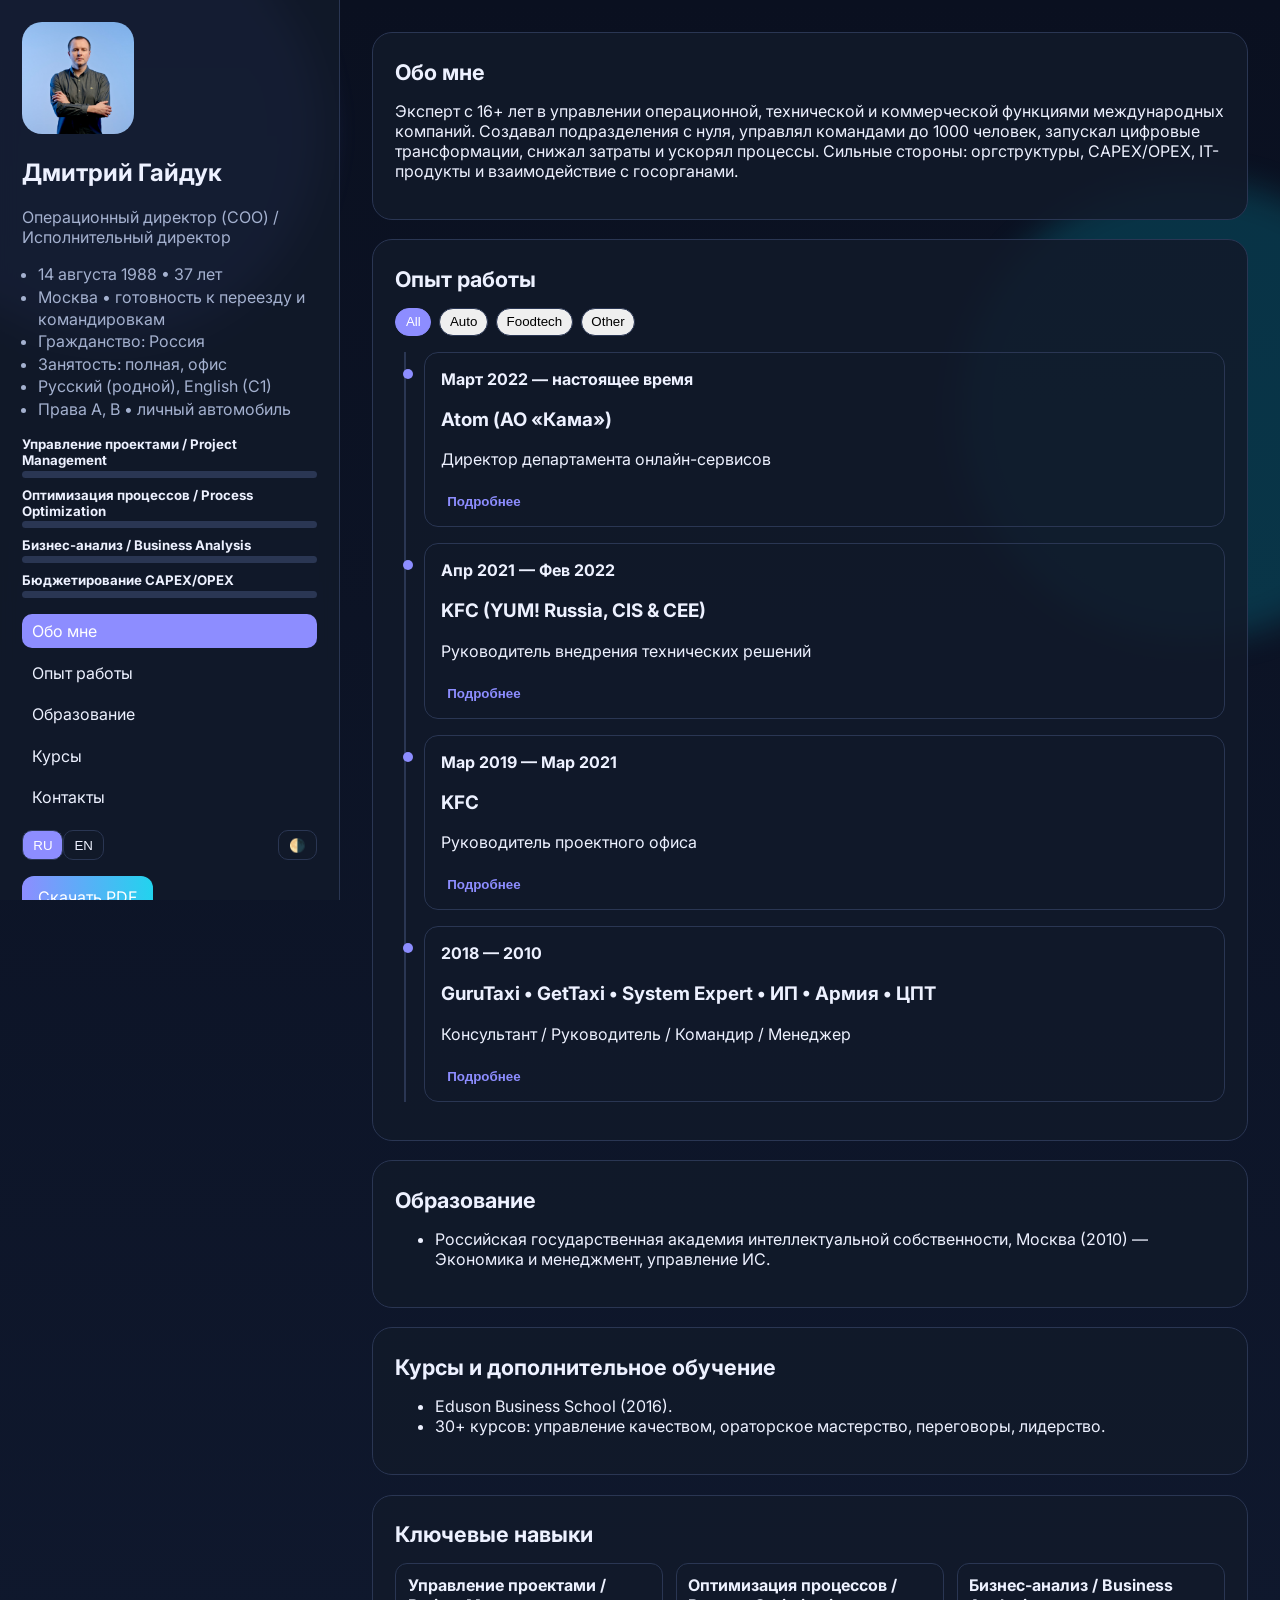
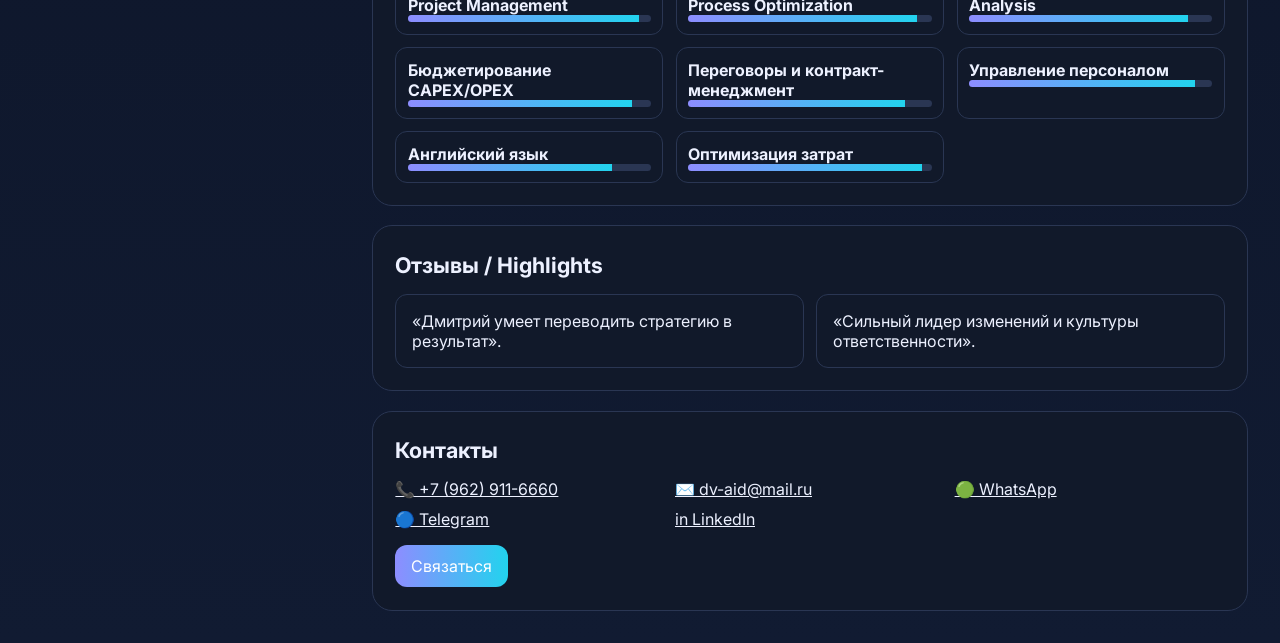
==== index.html @ 812d09bd "Redesign resume into Russian-first premium sidebar layout" ====
<!doctype html>
<html lang="ru" data-theme="light">
<head>
  <meta charset="UTF-8" />
  <meta name="viewport" content="width=device-width, initial-scale=1" />
  <meta name="description" content="Дмитрий Гайдук — COO / исполнительный директор. Операционное управление, цифровая трансформация, масштабирование бизнеса." />
  <meta property="og:title" content="Дмитрий Гайдук — Executive Resume" />
  <meta property="og:description" content="Премиальное интерактивное резюме: опыт, достижения, навыки, контакты." />
  <meta property="og:type" content="website" />
  <meta property="og:image" content="IMG_0033.jpeg" />
  <meta name="twitter:card" content="summary_large_image" />
  <title>Дмитрий Гайдук — COO / Executive Director</title>
  <link rel="preconnect" href="https://fonts.googleapis.com">
  <link rel="preconnect" href="https://fonts.gstatic.com" crossorigin>
  <link href="https://fonts.googleapis.com/css2?family=Inter:wght@400;500;700;800&display=swap" rel="stylesheet">
  <link rel="stylesheet" href="style.css" />
</head>
<body>
  <button class="mobile-topbar" id="menuBtn" aria-label="Открыть меню" aria-expanded="false" aria-controls="sidebar">☰</button>
  <div class="scene"><div class="orb orb-a"></div><div class="orb orb-b"></div></div>

  <aside id="sidebar" class="sidebar" aria-label="Профиль">
    <img src="IMG_0033.jpeg" alt="Portrait of Dmitrii Gaiduk" class="avatar" loading="lazy" />
    <h1 data-i18n="name">Дмитрий Гайдук</h1>
    <p class="role" data-i18n="role">Операционный директор (COO) / Исполнительный директор</p>

    <ul class="facts">
      <li data-i18n="dob">14 августа 1988 • 37 лет</li>
      <li data-i18n="city">Москва • готовность к переезду и командировкам</li>
      <li data-i18n="citizen">Гражданство: Россия</li>
      <li data-i18n="employment">Занятость: полная, офис</li>
      <li data-i18n="langs">Русский (родной), English (C1)</li>
      <li data-i18n="drive">Права A, B • личный автомобиль</li>
    </ul>

    <div class="quick-skills" id="quickSkills"></div>

    <nav aria-label="Навигация">
      <a class="nav-link" href="#about" data-i18n="navAbout">Обо мне</a>
      <a class="nav-link" href="#experience" data-i18n="navExp">Опыт работы</a>
      <a class="nav-link" href="#education" data-i18n="navEdu">Образование</a>
      <a class="nav-link" href="#courses" data-i18n="navCourses">Курсы</a>
      <a class="nav-link" href="#contacts" data-i18n="navContacts">Контакты</a>
    </nav>

    <div class="controls">
      <div role="group" aria-label="Language"><button class="lang active" data-lang="ru">RU</button><button class="lang" data-lang="en">EN</button></div>
      <button id="themeBtn" aria-label="Toggle theme">🌗</button>
    </div>

    <a class="cv-btn" href="resume.pdf" download data-i18n="download">Скачать PDF</a>
  </aside>

  <main>
    <section id="about" class="card reveal"><h2 data-i18n="aboutTitle">Обо мне</h2><p data-i18n="aboutText"></p></section>
    <section id="experience" class="card"><h2 data-i18n="expTitle">Опыт работы</h2><div class="chips" id="filters"></div><div id="timeline" class="timeline"></div></section>
    <section id="education" class="card reveal"><h2 data-i18n="eduTitle">Образование</h2><ul id="educationList"></ul></section>
    <section id="courses" class="card reveal"><h2 data-i18n="coursesTitle">Курсы и дополнительное обучение</h2><ul id="coursesList"></ul></section>
    <section class="card" id="skills"><h2 data-i18n="skillsTitle">Ключевые навыки</h2><div id="skillsGrid" class="skills-grid"></div></section>
    <section class="card reveal" id="testimonials"><h2 data-i18n="testTitle">Отзывы / Highlights</h2><div class="testimonials" id="testimonialsGrid"></div></section>
    <section id="contacts" class="card reveal"><h2 data-i18n="contactsTitle">Контакты</h2><div class="contacts"><a href="tel:+79629116660">📞 +7 (962) 911-6660</a><a href="mailto:dv-aid@mail.ru">✉️ dv-aid@mail.ru</a><a href="https://wa.me/79629116660" target="_blank" rel="noopener">🟢 WhatsApp</a><a href="https://t.me/" target="_blank" rel="noopener">🔵 Telegram</a><a href="#" aria-disabled="true">in LinkedIn</a></div><a class="cta" href="mailto:dv-aid@mail.ru" data-i18n="contactBtn">Связаться</a></section>
  </main>

  <script type="module" src="script.js"></script>
</body>
</html>
---- style.css ----
:root{--bg:#f3f5fb;--bg2:#e8ecff;--surface:#ffffffdd;--text:#121826;--muted:#5a6477;--accent:#5b5cf0;--accent2:#00bcd4;--line:#dde4f4}
html[data-theme='dark']{--bg:#0a1020;--bg2:#111b32;--surface:#121a2add;--text:#edf1ff;--muted:#a4b1cf;--accent:#8d8dff;--accent2:#22d3ee;--line:#2a3653}
*{box-sizing:border-box}body{margin:0;font-family:Inter,sans-serif;background:linear-gradient(180deg,var(--bg),var(--bg2));color:var(--text);display:grid;grid-template-columns:340px 1fr;min-height:100vh}
.scene{position:fixed;inset:0;pointer-events:none;z-index:-1}.orb{position:absolute;border-radius:50%;filter:blur(16px)}.orb-a{width:420px;height:420px;left:-100px;top:-80px;background:#6d7dff55}.orb-b{width:460px;height:460px;right:-140px;top:20%;background:#00bcd433}
.sidebar{position:sticky;top:0;height:100vh;padding:1.4rem;border-right:1px solid var(--line);backdrop-filter:blur(8px);background:var(--surface);overflow:auto}.avatar{width:112px;height:112px;border-radius:20px;object-fit:cover}.role,.facts{color:var(--muted)}.facts{padding-left:1rem;line-height:1.4}
.quick-skills{display:grid;gap:.55rem;margin:1rem 0}.q-skill{font-size:.83rem}.q-skill b{display:block;margin-bottom:.18rem}.meter{height:7px;background:var(--line);border-radius:999px;overflow:hidden}.meter i{display:block;height:100%;width:0;background:linear-gradient(90deg,var(--accent),var(--accent2));transition:1s}
nav{display:grid;gap:.45rem}.nav-link{padding:.45rem .6rem;border-radius:10px;text-decoration:none;color:var(--text);transition:.2s}.nav-link:hover,.nav-link.active{background:var(--accent);color:#fff}
.controls{display:flex;justify-content:space-between;margin:1rem 0}.lang,#themeBtn,.mobile-topbar{border:1px solid var(--line);background:var(--surface);color:var(--text);padding:.38rem .62rem;border-radius:10px;cursor:pointer}.lang.active{background:var(--accent);color:#fff}
.cv-btn,.cta{display:inline-block;text-decoration:none;color:#fff;background:linear-gradient(90deg,var(--accent),var(--accent2));padding:.7rem 1rem;border-radius:12px;transition:.25s}.cv-btn:hover,.cta:hover{transform:translateY(-2px) scale(1.02)}
main{padding:2rem;display:grid;gap:1.2rem}.card{background:var(--surface);border:1px solid var(--line);border-radius:20px;padding:1.4rem}.card h2{margin:.2rem 0 1rem;font-size:1.35rem}
.timeline{position:relative;padding-left:1.8rem}.timeline:before{content:'';position:absolute;left:9px;top:0;bottom:0;width:2px;background:var(--line)}.item{position:relative;margin-bottom:1rem;padding:1rem;border:1px solid var(--line);border-radius:14px;opacity:0;transform:translateY(18px);transition:.55s}.item::before{content:'';position:absolute;left:-1.4rem;top:1rem;width:10px;height:10px;border-radius:50%;background:var(--accent)}.item.show{opacity:1;transform:none}.item:hover{border-color:var(--accent);transform:translateY(-2px)}
.item .more{max-height:0;overflow:hidden;transition:max-height .35s}.item.open .more{max-height:220px}.item button{margin-top:.5rem;background:none;border:0;color:var(--accent);cursor:pointer;font-weight:700}
.chips{display:flex;gap:.5rem;flex-wrap:wrap;margin-bottom:1rem}.chip{padding:.35rem .6rem;border:1px solid var(--line);border-radius:999px;cursor:pointer}.chip.active{background:var(--accent);color:#fff;border-color:var(--accent)}
.skills-grid{display:grid;grid-template-columns:repeat(auto-fit,minmax(240px,1fr));gap:.8rem}.skill-box{padding:.7rem;border:1px solid var(--line);border-radius:12px}
.contacts{display:grid;grid-template-columns:repeat(auto-fit,minmax(210px,1fr));gap:.6rem;margin-bottom:1rem}.contacts a{color:var(--text)}
.testimonials{display:grid;grid-template-columns:repeat(auto-fit,minmax(220px,1fr));gap:.8rem}.testimonials blockquote{margin:0;padding:1rem;border-radius:12px;border:1px solid var(--line)}
.reveal{opacity:0;transform:translateY(24px);transition:.5s}.reveal.show{opacity:1;transform:none}
.mobile-topbar{display:none;position:fixed;left:1rem;top:1rem;z-index:20}
@media (max-width:980px){body{grid-template-columns:1fr}.mobile-topbar{display:block}.sidebar{position:fixed;left:-105%;z-index:19;width:300px;transition:.3s}.sidebar.open{left:0}main{padding:4.5rem 1rem 1rem}}
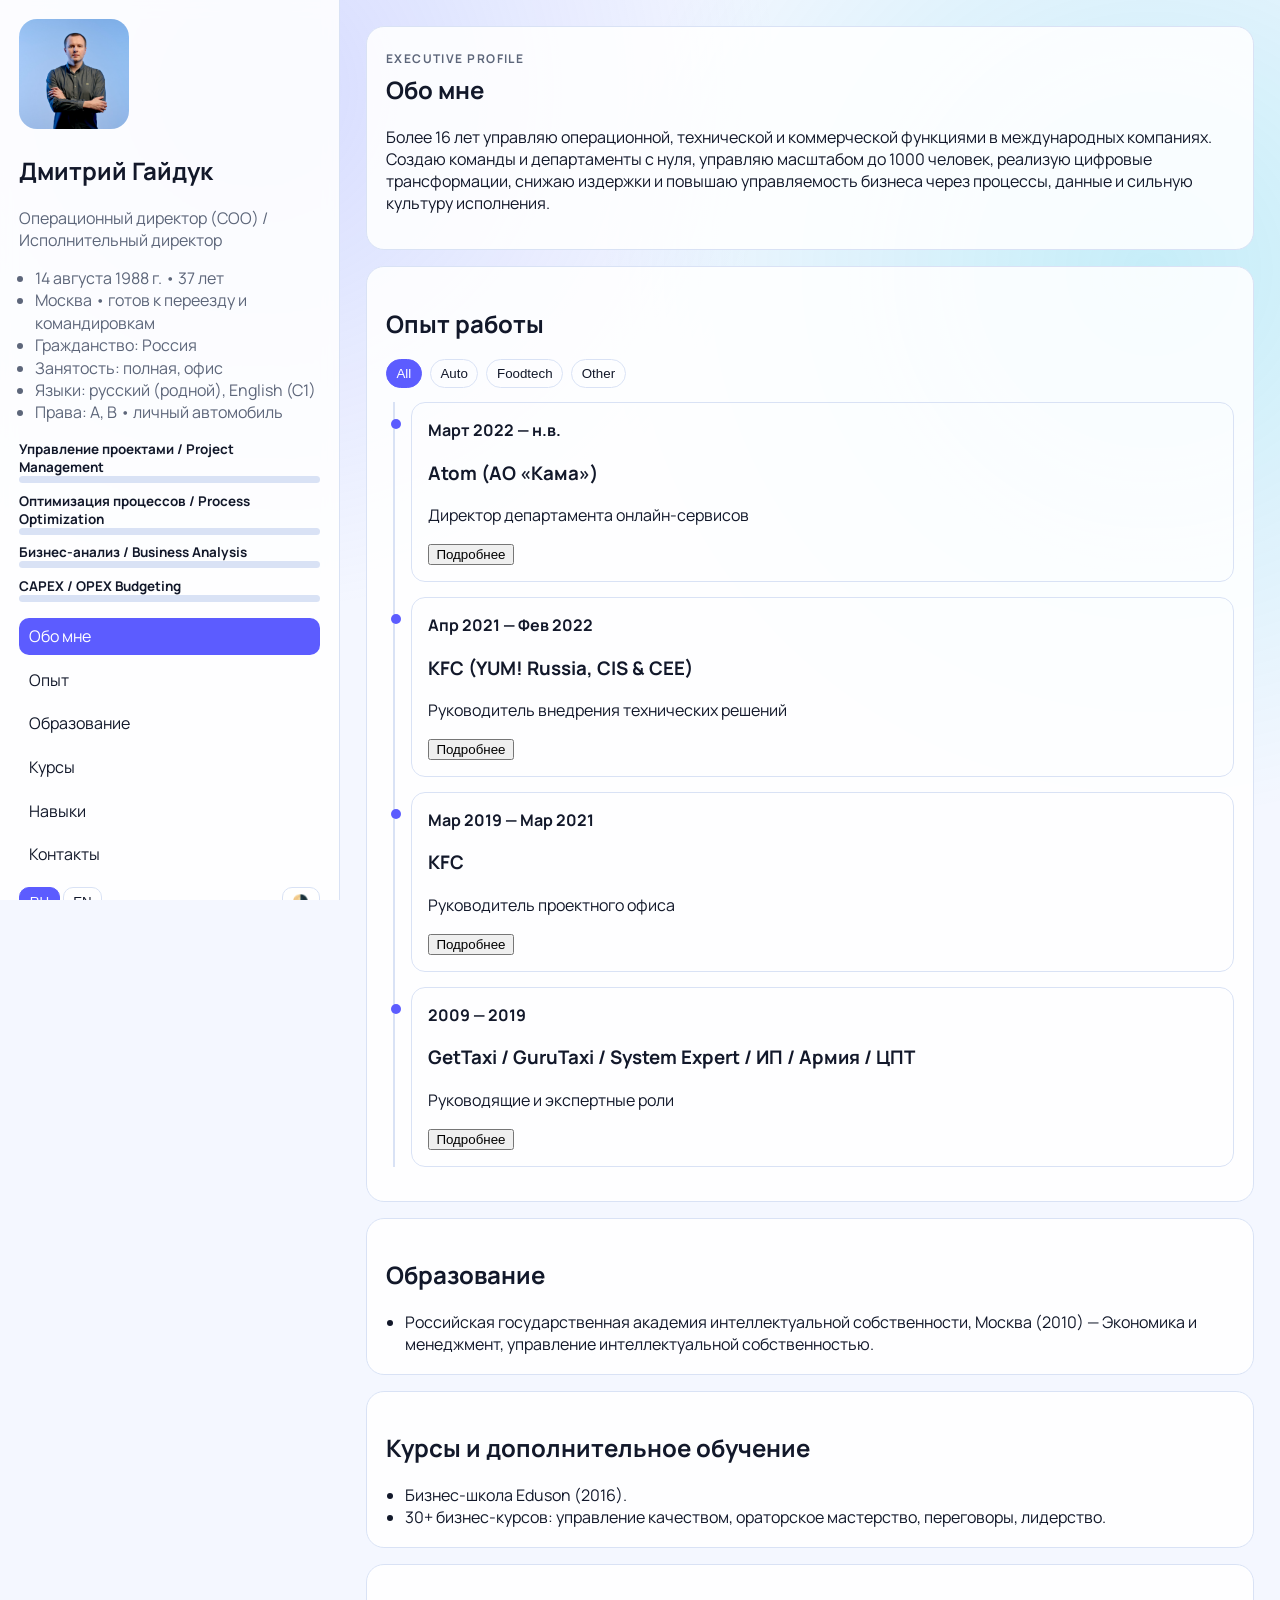
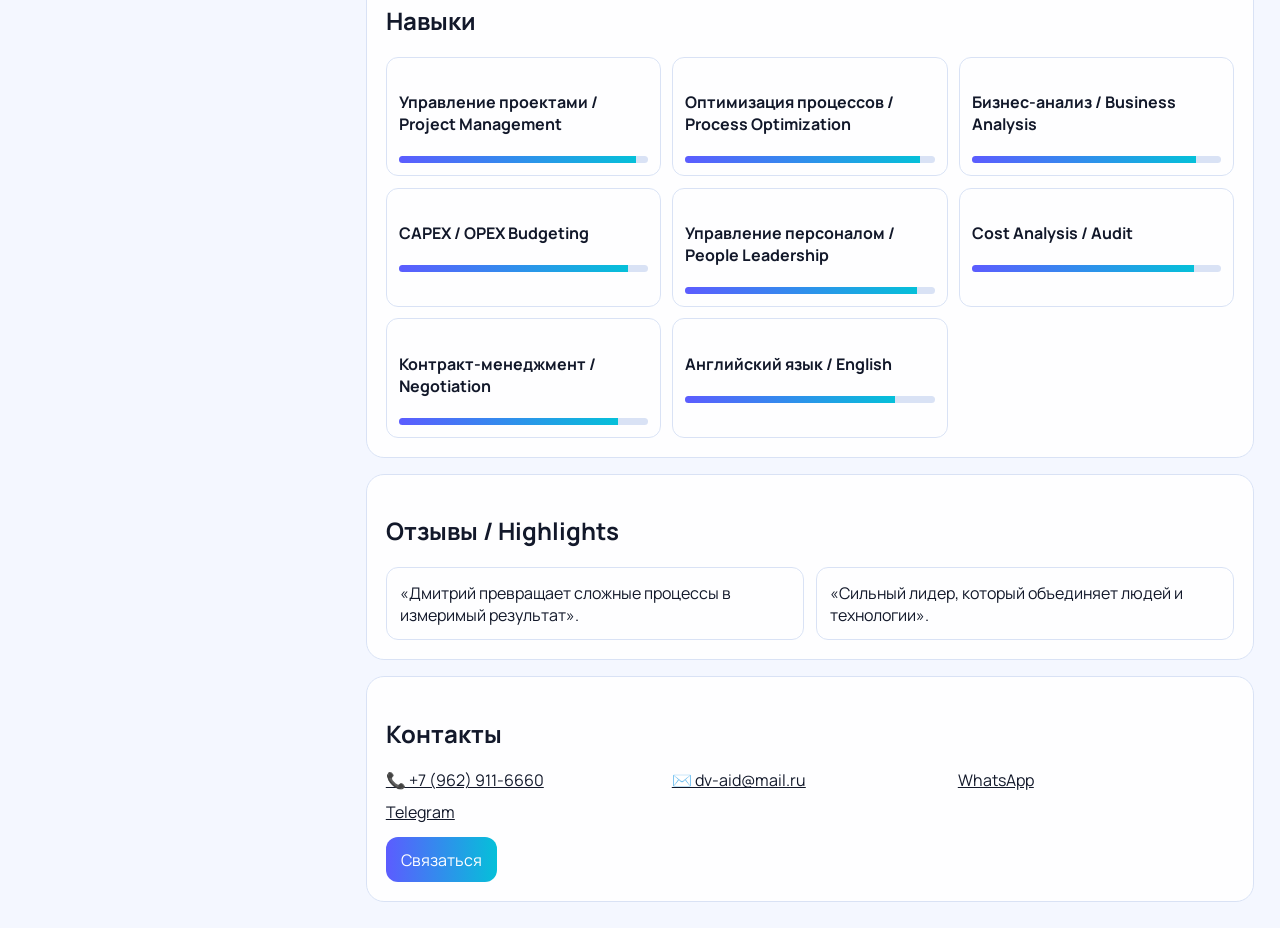
==== commit 1c34bfb6: "Rewrite resume site from scratch with new premium responsive architecture" ====
--- a/index.html
+++ b/index.html
@@ -1,65 +1,113 @@
-<!doctype html>
+<!DOCTYPE html>
 <html lang="ru" data-theme="light">
 <head>
   <meta charset="UTF-8" />
-  <meta name="viewport" content="width=device-width, initial-scale=1" />
-  <meta name="description" content="Дмитрий Гайдук — COO / исполнительный директор. Операционное управление, цифровая трансформация, масштабирование бизнеса." />
+  <meta name="viewport" content="width=device-width, initial-scale=1.0" />
+  <meta name="description" content="Дмитрий Гайдук — COO / Исполнительный директор. 16+ лет в операционном управлении, цифровой трансформации и масштабировании команд." />
   <meta property="og:title" content="Дмитрий Гайдук — Executive Resume" />
-  <meta property="og:description" content="Премиальное интерактивное резюме: опыт, достижения, навыки, контакты." />
+  <meta property="og:description" content="Интерактивное премиальное резюме: опыт, навыки, образование, контакты." />
   <meta property="og:type" content="website" />
   <meta property="og:image" content="IMG_0033.jpeg" />
   <meta name="twitter:card" content="summary_large_image" />
+  <meta name="twitter:title" content="Dmitrii Gaiduk — COO / Executive Director" />
+  <meta name="twitter:description" content="Operations, digital transformation, cross-functional leadership." />
   <title>Дмитрий Гайдук — COO / Executive Director</title>
-  <link rel="preconnect" href="https://fonts.googleapis.com">
-  <link rel="preconnect" href="https://fonts.gstatic.com" crossorigin>
-  <link href="https://fonts.googleapis.com/css2?family=Inter:wght@400;500;700;800&display=swap" rel="stylesheet">
+
+  <link rel="preconnect" href="https://fonts.googleapis.com" />
+  <link rel="preconnect" href="https://fonts.gstatic.com" crossorigin />
+  <link href="https://fonts.googleapis.com/css2?family=Manrope:wght@400;500;700;800&display=swap" rel="stylesheet" />
   <link rel="stylesheet" href="style.css" />
 </head>
 <body>
-  <button class="mobile-topbar" id="menuBtn" aria-label="Открыть меню" aria-expanded="false" aria-controls="sidebar">☰</button>
-  <div class="scene"><div class="orb orb-a"></div><div class="orb orb-b"></div></div>
+  <div class="bg-layer bg-1" aria-hidden="true"></div>
+  <div class="bg-layer bg-2" aria-hidden="true"></div>
 
-  <aside id="sidebar" class="sidebar" aria-label="Профиль">
-    <img src="IMG_0033.jpeg" alt="Portrait of Dmitrii Gaiduk" class="avatar" loading="lazy" />
-    <h1 data-i18n="name">Дмитрий Гайдук</h1>
-    <p class="role" data-i18n="role">Операционный директор (COO) / Исполнительный директор</p>
+  <button class="mobile-menu-btn" id="mobileMenuBtn" aria-label="Открыть меню" aria-expanded="false" aria-controls="sidebar">☰</button>
 
-    <ul class="facts">
-      <li data-i18n="dob">14 августа 1988 • 37 лет</li>
-      <li data-i18n="city">Москва • готовность к переезду и командировкам</li>
-      <li data-i18n="citizen">Гражданство: Россия</li>
-      <li data-i18n="employment">Занятость: полная, офис</li>
-      <li data-i18n="langs">Русский (родной), English (C1)</li>
-      <li data-i18n="drive">Права A, B • личный автомобиль</li>
-    </ul>
+  <div class="layout">
+    <aside class="sidebar" id="sidebar" aria-label="Профиль и навигация">
+      <div class="sidebar-top">
+        <img src="IMG_0033.jpeg" alt="Portrait of Dmitrii Gaiduk" class="avatar" loading="lazy" />
+        <h1 data-i18n="fullName">Дмитрий Гайдук</h1>
+        <p class="position" data-i18n="position">Операционный директор (COO) / Исполнительный директор</p>
+      </div>
 
-    <div class="quick-skills" id="quickSkills"></div>
+      <ul class="meta-list">
+        <li data-i18n="birth">14 августа 1988 г. • 37 лет</li>
+        <li data-i18n="location">Москва • готов к переезду и командировкам</li>
+        <li data-i18n="citizenship">Гражданство: Россия</li>
+        <li data-i18n="employment">Занятость: полная, офис</li>
+        <li data-i18n="languages">Языки: русский (родной), English (C1)</li>
+        <li data-i18n="driving">Права: A, B • личный автомобиль</li>
+      </ul>
 
-    <nav aria-label="Навигация">
-      <a class="nav-link" href="#about" data-i18n="navAbout">Обо мне</a>
-      <a class="nav-link" href="#experience" data-i18n="navExp">Опыт работы</a>
-      <a class="nav-link" href="#education" data-i18n="navEdu">Образование</a>
-      <a class="nav-link" href="#courses" data-i18n="navCourses">Курсы</a>
-      <a class="nav-link" href="#contacts" data-i18n="navContacts">Контакты</a>
-    </nav>
+      <div class="sidebar-skills" id="sidebarSkills" aria-label="Ключевые компетенции"></div>
 
-    <div class="controls">
-      <div role="group" aria-label="Language"><button class="lang active" data-lang="ru">RU</button><button class="lang" data-lang="en">EN</button></div>
-      <button id="themeBtn" aria-label="Toggle theme">🌗</button>
-    </div>
+      <nav class="side-nav" aria-label="Разделы">
+        <a class="nav-link" href="#about" data-i18n="navAbout">Обо мне</a>
+        <a class="nav-link" href="#experience" data-i18n="navExperience">Опыт</a>
+        <a class="nav-link" href="#education" data-i18n="navEducation">Образование</a>
+        <a class="nav-link" href="#courses" data-i18n="navCourses">Курсы</a>
+        <a class="nav-link" href="#skills" data-i18n="navSkills">Навыки</a>
+        <a class="nav-link" href="#contacts" data-i18n="navContacts">Контакты</a>
+      </nav>
 
-    <a class="cv-btn" href="resume.pdf" download data-i18n="download">Скачать PDF</a>
-  </aside>
+      <div class="controls" role="group" aria-label="Переключатели">
+        <div class="lang-switch" role="group" aria-label="Language switcher">
+          <button class="lang-btn active" data-lang="ru" aria-pressed="true">RU</button>
+          <button class="lang-btn" data-lang="en" aria-pressed="false">EN</button>
+        </div>
+        <button id="themeToggle" class="theme-btn" aria-label="Переключить тему">🌗</button>
+      </div>
 
-  <main>
-    <section id="about" class="card reveal"><h2 data-i18n="aboutTitle">Обо мне</h2><p data-i18n="aboutText"></p></section>
-    <section id="experience" class="card"><h2 data-i18n="expTitle">Опыт работы</h2><div class="chips" id="filters"></div><div id="timeline" class="timeline"></div></section>
-    <section id="education" class="card reveal"><h2 data-i18n="eduTitle">Образование</h2><ul id="educationList"></ul></section>
-    <section id="courses" class="card reveal"><h2 data-i18n="coursesTitle">Курсы и дополнительное обучение</h2><ul id="coursesList"></ul></section>
-    <section class="card" id="skills"><h2 data-i18n="skillsTitle">Ключевые навыки</h2><div id="skillsGrid" class="skills-grid"></div></section>
-    <section class="card reveal" id="testimonials"><h2 data-i18n="testTitle">Отзывы / Highlights</h2><div class="testimonials" id="testimonialsGrid"></div></section>
-    <section id="contacts" class="card reveal"><h2 data-i18n="contactsTitle">Контакты</h2><div class="contacts"><a href="tel:+79629116660">📞 +7 (962) 911-6660</a><a href="mailto:dv-aid@mail.ru">✉️ dv-aid@mail.ru</a><a href="https://wa.me/79629116660" target="_blank" rel="noopener">🟢 WhatsApp</a><a href="https://t.me/" target="_blank" rel="noopener">🔵 Telegram</a><a href="#" aria-disabled="true">in LinkedIn</a></div><a class="cta" href="mailto:dv-aid@mail.ru" data-i18n="contactBtn">Связаться</a></section>
-  </main>
+      <a class="btn btn-primary" href="resume.pdf" download data-i18n="downloadCv">Скачать PDF</a>
+    </aside>
+
+    <main class="content" id="content">
+      <section class="section hero reveal" id="about">
+        <span class="eyebrow">Executive Profile</span>
+        <h2 data-i18n="aboutTitle">Обо мне</h2>
+        <p data-i18n="aboutText"></p>
+      </section>
+
+      <section class="section reveal" id="experience">
+        <h2 data-i18n="experienceTitle">Опыт работы</h2>
+        <div class="filter-row" id="timelineFilters" aria-label="Фильтры опыта"></div>
+        <div class="timeline" id="timeline" aria-live="polite"></div>
+      </section>
+
+      <section class="section reveal" id="education">
+        <h2 data-i18n="educationTitle">Образование</h2>
+        <ul id="educationList" class="plain-list"></ul>
+      </section>
+
+      <section class="section reveal" id="courses">
+        <h2 data-i18n="coursesTitle">Курсы и дополнительное обучение</h2>
+        <ul id="coursesList" class="plain-list"></ul>
+      </section>
+
+      <section class="section reveal" id="skills">
+        <h2 data-i18n="skillsTitle">Навыки</h2>
+        <div id="skillsGrid" class="skills-grid"></div>
+      </section>
+
+      <section class="section reveal" id="testimonials">
+        <h2 data-i18n="testimonialsTitle">Отзывы / Highlights</h2>
+        <div id="testimonialsGrid" class="testimonials-grid"></div>
+      </section>
+
+      <section class="section reveal" id="contacts">
+        <h2 data-i18n="contactsTitle">Контакты</h2>
+        <div class="contacts-grid">
+          <a href="tel:+79629116660">📞 +7 (962) 911‑6660</a>
+          <a href="mailto:dv-aid@mail.ru">✉️ dv-aid@mail.ru</a>
+          <a href="https://wa.me/79629116660" target="_blank" rel="noopener">WhatsApp</a>
+          <a href="https://t.me/" target="_blank" rel="noopener">Telegram</a>
+        </div>
+        <a href="mailto:dv-aid@mail.ru" class="btn btn-primary" data-i18n="contactBtn">Связаться</a>
+      </section>
+    </main>
+  </div>
 
   <script type="module" src="script.js"></script>
 </body>
--- a/style.css
+++ b/style.css
@@ -1,19 +1,146 @@
-:root{--bg:#f3f5fb;--bg2:#e8ecff;--surface:#ffffffdd;--text:#121826;--muted:#5a6477;--accent:#5b5cf0;--accent2:#00bcd4;--line:#dde4f4}
-html[data-theme='dark']{--bg:#0a1020;--bg2:#111b32;--surface:#121a2add;--text:#edf1ff;--muted:#a4b1cf;--accent:#8d8dff;--accent2:#22d3ee;--line:#2a3653}
-*{box-sizing:border-box}body{margin:0;font-family:Inter,sans-serif;background:linear-gradient(180deg,var(--bg),var(--bg2));color:var(--text);display:grid;grid-template-columns:340px 1fr;min-height:100vh}
-.scene{position:fixed;inset:0;pointer-events:none;z-index:-1}.orb{position:absolute;border-radius:50%;filter:blur(16px)}.orb-a{width:420px;height:420px;left:-100px;top:-80px;background:#6d7dff55}.orb-b{width:460px;height:460px;right:-140px;top:20%;background:#00bcd433}
-.sidebar{position:sticky;top:0;height:100vh;padding:1.4rem;border-right:1px solid var(--line);backdrop-filter:blur(8px);background:var(--surface);overflow:auto}.avatar{width:112px;height:112px;border-radius:20px;object-fit:cover}.role,.facts{color:var(--muted)}.facts{padding-left:1rem;line-height:1.4}
-.quick-skills{display:grid;gap:.55rem;margin:1rem 0}.q-skill{font-size:.83rem}.q-skill b{display:block;margin-bottom:.18rem}.meter{height:7px;background:var(--line);border-radius:999px;overflow:hidden}.meter i{display:block;height:100%;width:0;background:linear-gradient(90deg,var(--accent),var(--accent2));transition:1s}
-nav{display:grid;gap:.45rem}.nav-link{padding:.45rem .6rem;border-radius:10px;text-decoration:none;color:var(--text);transition:.2s}.nav-link:hover,.nav-link.active{background:var(--accent);color:#fff}
-.controls{display:flex;justify-content:space-between;margin:1rem 0}.lang,#themeBtn,.mobile-topbar{border:1px solid var(--line);background:var(--surface);color:var(--text);padding:.38rem .62rem;border-radius:10px;cursor:pointer}.lang.active{background:var(--accent);color:#fff}
-.cv-btn,.cta{display:inline-block;text-decoration:none;color:#fff;background:linear-gradient(90deg,var(--accent),var(--accent2));padding:.7rem 1rem;border-radius:12px;transition:.25s}.cv-btn:hover,.cta:hover{transform:translateY(-2px) scale(1.02)}
-main{padding:2rem;display:grid;gap:1.2rem}.card{background:var(--surface);border:1px solid var(--line);border-radius:20px;padding:1.4rem}.card h2{margin:.2rem 0 1rem;font-size:1.35rem}
-.timeline{position:relative;padding-left:1.8rem}.timeline:before{content:'';position:absolute;left:9px;top:0;bottom:0;width:2px;background:var(--line)}.item{position:relative;margin-bottom:1rem;padding:1rem;border:1px solid var(--line);border-radius:14px;opacity:0;transform:translateY(18px);transition:.55s}.item::before{content:'';position:absolute;left:-1.4rem;top:1rem;width:10px;height:10px;border-radius:50%;background:var(--accent)}.item.show{opacity:1;transform:none}.item:hover{border-color:var(--accent);transform:translateY(-2px)}
-.item .more{max-height:0;overflow:hidden;transition:max-height .35s}.item.open .more{max-height:220px}.item button{margin-top:.5rem;background:none;border:0;color:var(--accent);cursor:pointer;font-weight:700}
-.chips{display:flex;gap:.5rem;flex-wrap:wrap;margin-bottom:1rem}.chip{padding:.35rem .6rem;border:1px solid var(--line);border-radius:999px;cursor:pointer}.chip.active{background:var(--accent);color:#fff;border-color:var(--accent)}
-.skills-grid{display:grid;grid-template-columns:repeat(auto-fit,minmax(240px,1fr));gap:.8rem}.skill-box{padding:.7rem;border:1px solid var(--line);border-radius:12px}
-.contacts{display:grid;grid-template-columns:repeat(auto-fit,minmax(210px,1fr));gap:.6rem;margin-bottom:1rem}.contacts a{color:var(--text)}
-.testimonials{display:grid;grid-template-columns:repeat(auto-fit,minmax(220px,1fr));gap:.8rem}.testimonials blockquote{margin:0;padding:1rem;border-radius:12px;border:1px solid var(--line)}
-.reveal{opacity:0;transform:translateY(24px);transition:.5s}.reveal.show{opacity:1;transform:none}
-.mobile-topbar{display:none;position:fixed;left:1rem;top:1rem;z-index:20}
-@media (max-width:980px){body{grid-template-columns:1fr}.mobile-topbar{display:block}.sidebar{position:fixed;left:-105%;z-index:19;width:300px;transition:.3s}.sidebar.open{left:0}main{padding:4.5rem 1rem 1rem}}
+:root {
+  --bg: #f4f7ff;
+  --surface: #ffffffdd;
+  --text: #12182a;
+  --muted: #5d667a;
+  --line: #d9e2f5;
+  --accent: #5c5cff;
+  --accent-2: #05c0d9;
+}
+
+html[data-theme='dark'] {
+  --bg: #0b1223;
+  --surface: #121b2edd;
+  --text: #ecf1ff;
+  --muted: #a8b3cd;
+  --line: #2b3856;
+  --accent: #8a8aff;
+  --accent-2: #22d3ee;
+}
+
+* { box-sizing: border-box; }
+html { scroll-behavior: smooth; }
+body {
+  margin: 0;
+  font-family: Manrope, sans-serif;
+  color: var(--text);
+  background: var(--bg);
+}
+
+.bg-layer { position: fixed; inset: 0; pointer-events: none; z-index: -1; }
+.bg-1 { background: radial-gradient(circle at 20% 10%, #7d8cff40, transparent 40%); }
+.bg-2 { background: radial-gradient(circle at 90% 30%, #00c6dc30, transparent 42%); }
+
+.layout { display: grid; grid-template-columns: 340px 1fr; min-height: 100vh; }
+.sidebar {
+  position: sticky; top: 0; height: 100vh; overflow-y: auto;
+  padding: 1.2rem;
+  background: var(--surface);
+  border-right: 1px solid var(--line);
+  backdrop-filter: blur(8px);
+}
+.avatar { width: 110px; height: 110px; border-radius: 18px; object-fit: cover; }
+.position, .meta-list { color: var(--muted); }
+.meta-list { padding-left: 1rem; line-height: 1.4; }
+
+.sidebar-skills { margin: 1rem 0; display: grid; gap: .55rem; }
+.skill-inline { font-size: .84rem; }
+.meter { height: 7px; background: var(--line); border-radius: 999px; overflow: hidden; }
+.meter > i { display: block; height: 100%; width: 0; background: linear-gradient(90deg, var(--accent), var(--accent-2)); transition: width 1s ease; }
+
+.side-nav { display: grid; gap: .45rem; margin-bottom: .9rem; }
+.nav-link {
+  text-decoration: none; color: var(--text);
+  padding: .45rem .6rem; border-radius: 10px;
+  transition: .2s;
+}
+.nav-link:hover, .nav-link.active { background: var(--accent); color: #fff; }
+
+.controls { display: flex; justify-content: space-between; gap: .5rem; margin-bottom: .9rem; }
+.lang-btn, .theme-btn, .mobile-menu-btn {
+  border: 1px solid var(--line); background: var(--surface); color: var(--text);
+  border-radius: 10px; padding: .4rem .6rem; cursor: pointer;
+}
+.lang-btn.active { background: var(--accent); color: #fff; border-color: var(--accent); }
+
+.btn {
+  display: inline-block; text-decoration: none;
+  border-radius: 12px; padding: .7rem .95rem;
+  transition: .2s transform;
+}
+.btn-primary { background: linear-gradient(90deg, var(--accent), var(--accent-2)); color: #fff; }
+.btn:hover { transform: translateY(-2px) scale(1.01); }
+
+.content { padding: 1.6rem; display: grid; gap: 1rem; }
+.section {
+  background: var(--surface);
+  border: 1px solid var(--line);
+  border-radius: 18px;
+  padding: 1.2rem;
+}
+.hero h2 { margin-top: .35rem; }
+.eyebrow { text-transform: uppercase; letter-spacing: .12em; color: var(--muted); font-weight: 700; font-size: .75rem; }
+
+.filter-row { display: flex; flex-wrap: wrap; gap: .5rem; margin-bottom: .9rem; }
+.filter-chip { border: 1px solid var(--line); border-radius: 999px; padding: .35rem .6rem; background: transparent; color: var(--text); cursor: pointer; }
+.filter-chip.active { background: var(--accent); color: #fff; border-color: var(--accent); }
+
+.timeline { position: relative; padding-left: 1.6rem; }
+.timeline::before { content: ''; position: absolute; left: 7px; top: 0; bottom: 0; width: 2px; background: var(--line); }
+.timeline-item {
+  position: relative;
+  margin-bottom: .9rem;
+  border: 1px solid var(--line);
+  border-radius: 14px;
+  padding: 1rem;
+  opacity: 0;
+  transform: translateY(16px);
+  transition: .45s;
+}
+.timeline-item.show { opacity: 1; transform: none; }
+.timeline-item::before {
+  content: '';
+  position: absolute;
+  left: -1.35rem;
+  top: 1rem;
+  width: 10px;
+  height: 10px;
+  border-radius: 50%;
+  background: var(--accent);
+}
+.timeline-item:hover { border-color: var(--accent); transform: translateY(-2px); }
+.timeline-item .more { max-height: 0; overflow: hidden; transition: max-height .3s ease; }
+.timeline-item.open .more { max-height: 220px; }
+
+.plain-list { margin: 0; padding-left: 1.2rem; }
+.skills-grid { display: grid; grid-template-columns: repeat(auto-fit,minmax(220px,1fr)); gap: .7rem; }
+.skill-card { border: 1px solid var(--line); border-radius: 12px; padding: .75rem; }
+.testimonials-grid { display: grid; grid-template-columns: repeat(auto-fit,minmax(220px,1fr)); gap: .7rem; }
+.testimonials-grid blockquote { margin: 0; border: 1px solid var(--line); border-radius: 12px; padding: .85rem; }
+.contacts-grid { display: grid; grid-template-columns: repeat(auto-fit,minmax(210px,1fr)); gap: .6rem; margin-bottom: .9rem; }
+.contacts-grid a { color: var(--text); }
+
+.reveal { opacity: 0; transform: translateY(24px); transition: .5s; }
+.reveal.show { opacity: 1; transform: none; }
+
+.mobile-menu-btn {
+  display: none;
+  position: fixed;
+  left: 1rem;
+  top: 1rem;
+  z-index: 30;
+}
+
+@media (max-width: 980px) {
+  .layout { grid-template-columns: 1fr; }
+  .mobile-menu-btn { display: block; }
+  .sidebar {
+    position: fixed;
+    z-index: 25;
+    left: -105%;
+    width: 300px;
+    transition: left .3s;
+  }
+  .sidebar.open { left: 0; }
+  .content { padding-top: 4.2rem; }
+}
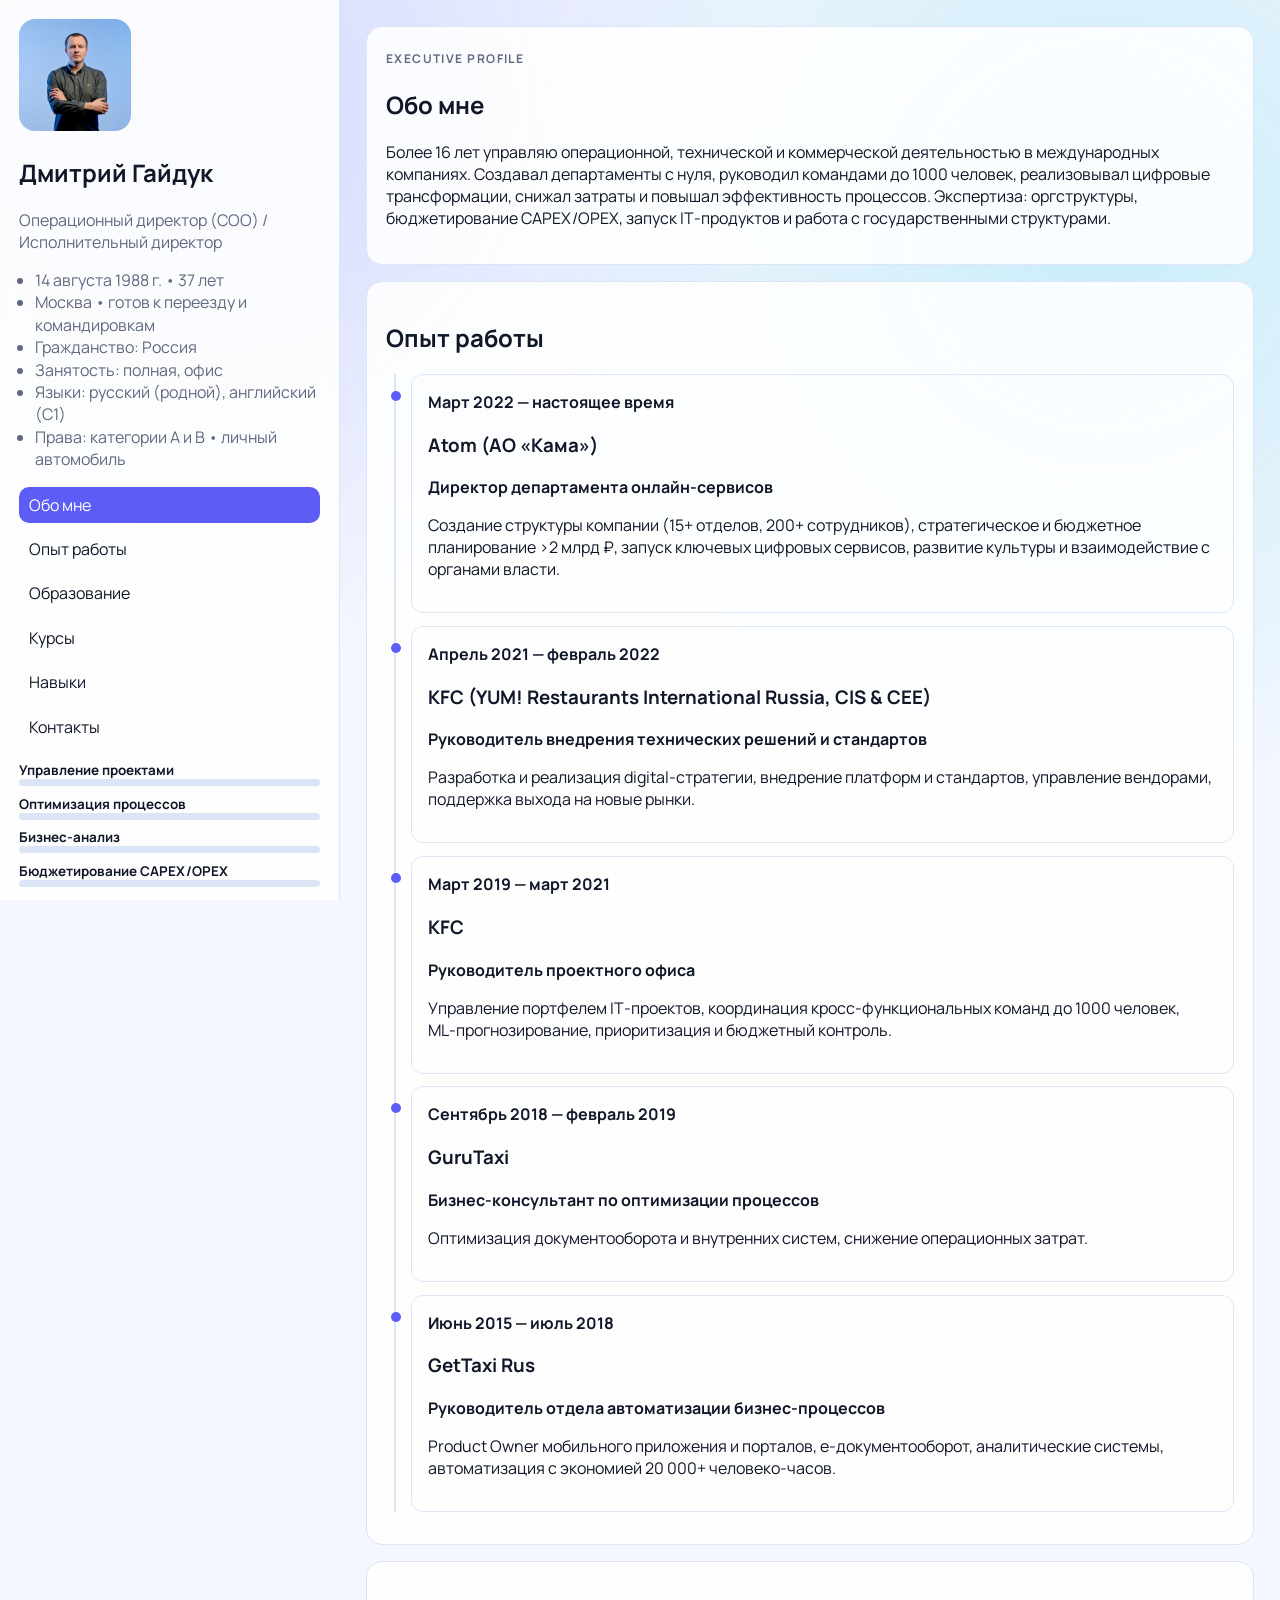
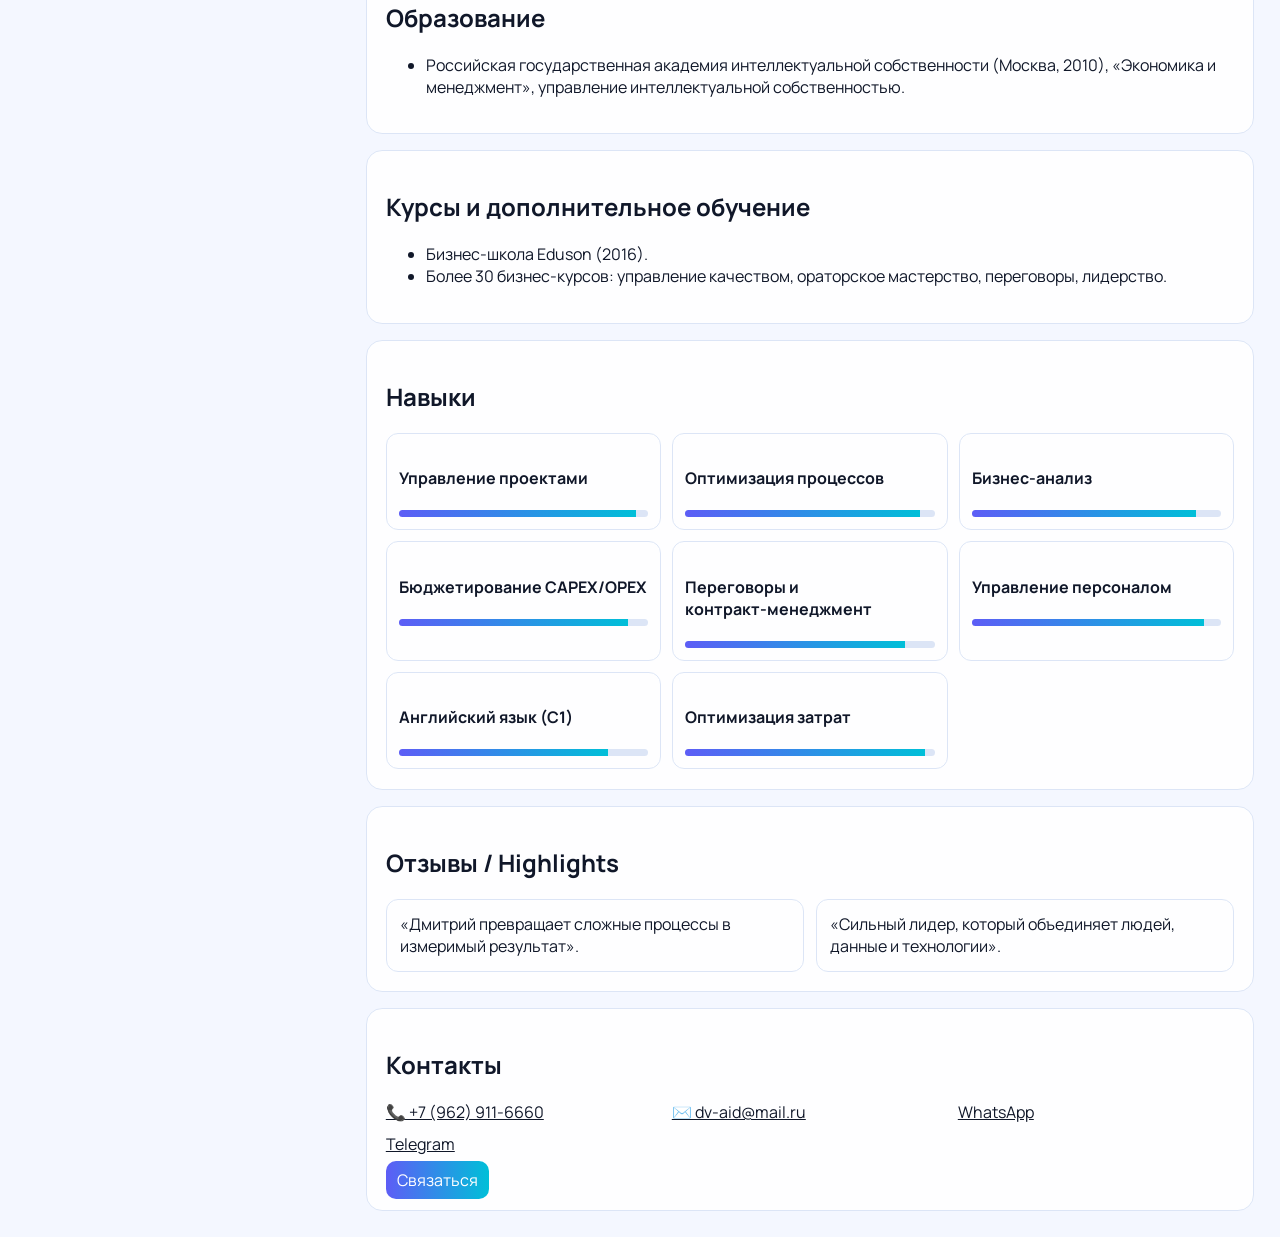
==== commit 63a2e7da: "Rebuild resume project from scratch as Russian-only version" ====
--- a/index.html
+++ b/index.html
@@ -3,112 +3,108 @@
 <head>
   <meta charset="UTF-8" />
   <meta name="viewport" content="width=device-width, initial-scale=1.0" />
-  <meta name="description" content="Дмитрий Гайдук — COO / Исполнительный директор. 16+ лет в операционном управлении, цифровой трансформации и масштабировании команд." />
-  <meta property="og:title" content="Дмитрий Гайдук — Executive Resume" />
-  <meta property="og:description" content="Интерактивное премиальное резюме: опыт, навыки, образование, контакты." />
+  <meta name="description" content="Дмитрий Гайдук — операционный директор. 16+ лет в управлении, трансформации и масштабировании бизнеса." />
+  <meta property="og:title" content="Дмитрий Гайдук — Резюме" />
+  <meta property="og:description" content="Современное интерактивное резюме на русском языке." />
   <meta property="og:type" content="website" />
   <meta property="og:image" content="IMG_0033.jpeg" />
-  <meta name="twitter:card" content="summary_large_image" />
-  <meta name="twitter:title" content="Dmitrii Gaiduk — COO / Executive Director" />
-  <meta name="twitter:description" content="Operations, digital transformation, cross-functional leadership." />
-  <title>Дмитрий Гайдук — COO / Executive Director</title>
-
+  <title>Дмитрий Гайдук — Операционный директор</title>
   <link rel="preconnect" href="https://fonts.googleapis.com" />
   <link rel="preconnect" href="https://fonts.gstatic.com" crossorigin />
   <link href="https://fonts.googleapis.com/css2?family=Manrope:wght@400;500;700;800&display=swap" rel="stylesheet" />
   <link rel="stylesheet" href="style.css" />
 </head>
 <body>
-  <div class="bg-layer bg-1" aria-hidden="true"></div>
-  <div class="bg-layer bg-2" aria-hidden="true"></div>
+  <div class="bg bg-a" aria-hidden="true"></div>
+  <div class="bg bg-b" aria-hidden="true"></div>
 
-  <button class="mobile-menu-btn" id="mobileMenuBtn" aria-label="Открыть меню" aria-expanded="false" aria-controls="sidebar">☰</button>
+  <button id="menuBtn" class="menu-btn" aria-label="Открыть меню" aria-expanded="false" aria-controls="sidebar">☰</button>
 
-  <div class="layout">
-    <aside class="sidebar" id="sidebar" aria-label="Профиль и навигация">
-      <div class="sidebar-top">
-        <img src="IMG_0033.jpeg" alt="Portrait of Dmitrii Gaiduk" class="avatar" loading="lazy" />
-        <h1 data-i18n="fullName">Дмитрий Гайдук</h1>
-        <p class="position" data-i18n="position">Операционный директор (COO) / Исполнительный директор</p>
-      </div>
+  <div class="page">
+    <aside id="sidebar" class="sidebar" aria-label="Профиль">
+      <img src="IMG_0033.jpeg" alt="Портрет Дмитрия Гайдука" class="avatar" loading="lazy" />
+      <h1>Дмитрий Гайдук</h1>
+      <p class="role">Операционный директор (COO) / Исполнительный директор</p>
 
-      <ul class="meta-list">
-        <li data-i18n="birth">14 августа 1988 г. • 37 лет</li>
-        <li data-i18n="location">Москва • готов к переезду и командировкам</li>
-        <li data-i18n="citizenship">Гражданство: Россия</li>
-        <li data-i18n="employment">Занятость: полная, офис</li>
-        <li data-i18n="languages">Языки: русский (родной), English (C1)</li>
-        <li data-i18n="driving">Права: A, B • личный автомобиль</li>
+      <ul class="facts">
+        <li>14 августа 1988 г. • 37 лет</li>
+        <li>Москва • готов к переезду и командировкам</li>
+        <li>Гражданство: Россия</li>
+        <li>Занятость: полная, офис</li>
+        <li>Языки: русский (родной), английский (C1)</li>
+        <li>Права: категории A и B • личный автомобиль</li>
       </ul>
 
-      <div class="sidebar-skills" id="sidebarSkills" aria-label="Ключевые компетенции"></div>
-
-      <nav class="side-nav" aria-label="Разделы">
-        <a class="nav-link" href="#about" data-i18n="navAbout">Обо мне</a>
-        <a class="nav-link" href="#experience" data-i18n="navExperience">Опыт</a>
-        <a class="nav-link" href="#education" data-i18n="navEducation">Образование</a>
-        <a class="nav-link" href="#courses" data-i18n="navCourses">Курсы</a>
-        <a class="nav-link" href="#skills" data-i18n="navSkills">Навыки</a>
-        <a class="nav-link" href="#contacts" data-i18n="navContacts">Контакты</a>
+      <nav class="nav" aria-label="Разделы">
+        <a href="#about" class="nav-link">Обо мне</a>
+        <a href="#experience" class="nav-link">Опыт работы</a>
+        <a href="#education" class="nav-link">Образование</a>
+        <a href="#courses" class="nav-link">Курсы</a>
+        <a href="#skills" class="nav-link">Навыки</a>
+        <a href="#contacts" class="nav-link">Контакты</a>
       </nav>
 
-      <div class="controls" role="group" aria-label="Переключатели">
-        <div class="lang-switch" role="group" aria-label="Language switcher">
-          <button class="lang-btn active" data-lang="ru" aria-pressed="true">RU</button>
-          <button class="lang-btn" data-lang="en" aria-pressed="false">EN</button>
-        </div>
-        <button id="themeToggle" class="theme-btn" aria-label="Переключить тему">🌗</button>
+      <div class="sidebar-skills" id="sidebarSkills"></div>
+
+      <div class="controls">
+        <button id="themeBtn" class="chip" aria-label="Переключить тему">🌗 Тема</button>
+        <a href="resume.pdf" download class="btn">Скачать PDF</a>
       </div>
-
-      <a class="btn btn-primary" href="resume.pdf" download data-i18n="downloadCv">Скачать PDF</a>
     </aside>
 
-    <main class="content" id="content">
-      <section class="section hero reveal" id="about">
+    <main class="content">
+      <section id="about" class="card reveal">
         <span class="eyebrow">Executive Profile</span>
-        <h2 data-i18n="aboutTitle">Обо мне</h2>
-        <p data-i18n="aboutText"></p>
+        <h2>Обо мне</h2>
+        <p>Более 16 лет управляю операционной, технической и коммерческой деятельностью в международных компаниях. Создавал департаменты с нуля, руководил командами до 1000 человек, реализовывал цифровые трансформации, снижал затраты и повышал эффективность процессов. Экспертиза: оргструктуры, бюджетирование CAPEX/OPEX, запуск IT‑продуктов и работа с государственными структурами.</p>
       </section>
 
-      <section class="section reveal" id="experience">
-        <h2 data-i18n="experienceTitle">Опыт работы</h2>
-        <div class="filter-row" id="timelineFilters" aria-label="Фильтры опыта"></div>
-        <div class="timeline" id="timeline" aria-live="polite"></div>
+      <section id="experience" class="card reveal">
+        <h2>Опыт работы</h2>
+        <div id="timeline" class="timeline"></div>
       </section>
 
-      <section class="section reveal" id="education">
-        <h2 data-i18n="educationTitle">Образование</h2>
-        <ul id="educationList" class="plain-list"></ul>
+      <section id="education" class="card reveal">
+        <h2>Образование</h2>
+        <ul>
+          <li>Российская государственная академия интеллектуальной собственности (Москва, 2010), «Экономика и менеджмент», управление интеллектуальной собственностью.</li>
+        </ul>
       </section>
 
-      <section class="section reveal" id="courses">
-        <h2 data-i18n="coursesTitle">Курсы и дополнительное обучение</h2>
-        <ul id="coursesList" class="plain-list"></ul>
+      <section id="courses" class="card reveal">
+        <h2>Курсы и дополнительное обучение</h2>
+        <ul>
+          <li>Бизнес‑школа Eduson (2016).</li>
+          <li>Более 30 бизнес‑курсов: управление качеством, ораторское мастерство, переговоры, лидерство.</li>
+        </ul>
       </section>
 
-      <section class="section reveal" id="skills">
-        <h2 data-i18n="skillsTitle">Навыки</h2>
+      <section id="skills" class="card reveal">
+        <h2>Навыки</h2>
         <div id="skillsGrid" class="skills-grid"></div>
       </section>
 
-      <section class="section reveal" id="testimonials">
-        <h2 data-i18n="testimonialsTitle">Отзывы / Highlights</h2>
-        <div id="testimonialsGrid" class="testimonials-grid"></div>
+      <section id="testimonials" class="card reveal">
+        <h2>Отзывы / Highlights</h2>
+        <div class="quotes">
+          <blockquote>«Дмитрий превращает сложные процессы в измеримый результат».</blockquote>
+          <blockquote>«Сильный лидер, который объединяет людей, данные и технологии».</blockquote>
+        </div>
       </section>
 
-      <section class="section reveal" id="contacts">
-        <h2 data-i18n="contactsTitle">Контакты</h2>
-        <div class="contacts-grid">
+      <section id="contacts" class="card reveal">
+        <h2>Контакты</h2>
+        <div class="contacts">
           <a href="tel:+79629116660">📞 +7 (962) 911‑6660</a>
           <a href="mailto:dv-aid@mail.ru">✉️ dv-aid@mail.ru</a>
           <a href="https://wa.me/79629116660" target="_blank" rel="noopener">WhatsApp</a>
           <a href="https://t.me/" target="_blank" rel="noopener">Telegram</a>
         </div>
-        <a href="mailto:dv-aid@mail.ru" class="btn btn-primary" data-i18n="contactBtn">Связаться</a>
+        <a href="mailto:dv-aid@mail.ru" class="btn">Связаться</a>
       </section>
     </main>
   </div>
 
-  <script type="module" src="script.js"></script>
+  <script src="script.js"></script>
 </body>
 </html>
--- a/style.css
+++ b/style.css
@@ -1,146 +1,44 @@
 :root {
   --bg: #f4f7ff;
-  --surface: #ffffffdd;
-  --text: #12182a;
-  --muted: #5d667a;
-  --line: #d9e2f5;
-  --accent: #5c5cff;
-  --accent-2: #05c0d9;
+  --surface: #ffffffde;
+  --text: #101729;
+  --muted: #5f6980;
+  --line: #dce5f6;
+  --accent: #5d5df6;
+  --accent2: #00bfd8;
 }
-
 html[data-theme='dark'] {
   --bg: #0b1223;
-  --surface: #121b2edd;
-  --text: #ecf1ff;
-  --muted: #a8b3cd;
-  --line: #2b3856;
-  --accent: #8a8aff;
-  --accent-2: #22d3ee;
+  --surface: #131d31e6;
+  --text: #edf2ff;
+  --muted: #a8b3ce;
+  --line: #2b3a5a;
+  --accent: #8d8dff;
+  --accent2: #22d3ee;
 }
+*{box-sizing:border-box} html{scroll-behavior:smooth}
+body{margin:0;font-family:Manrope,sans-serif;background:var(--bg);color:var(--text)}
+.bg{position:fixed;inset:0;z-index:-1;pointer-events:none}
+.bg-a{background:radial-gradient(circle at 18% 12%,#6f82ff3d,transparent 42%)}
+.bg-b{background:radial-gradient(circle at 86% 26%,#00bfd82c,transparent 45%)}
 
-* { box-sizing: border-box; }
-html { scroll-behavior: smooth; }
-body {
-  margin: 0;
-  font-family: Manrope, sans-serif;
-  color: var(--text);
-  background: var(--bg);
-}
+.page{display:grid;grid-template-columns:340px 1fr;min-height:100vh}
+.sidebar{position:sticky;top:0;height:100vh;overflow:auto;padding:1.2rem;background:var(--surface);border-right:1px solid var(--line);backdrop-filter:blur(8px)}
+.avatar{width:112px;height:112px;border-radius:16px;object-fit:cover}
+.role,.facts{color:var(--muted)} .facts{padding-left:1rem;line-height:1.4}
+.nav{display:grid;gap:.5rem;margin:1rem 0}.nav-link{text-decoration:none;color:var(--text);padding:.45rem .6rem;border-radius:10px;transition:.2s}.nav-link:hover,.nav-link.active{background:var(--accent);color:#fff}
+.sidebar-skills{display:grid;gap:.55rem;margin-bottom:.9rem}.s-item{font-size:.84rem}.bar{height:7px;background:var(--line);border-radius:999px;overflow:hidden}.bar i{display:block;height:100%;width:0;background:linear-gradient(90deg,var(--accent),var(--accent2));transition:1s}
+.controls{display:grid;gap:.5rem}.chip,.btn{border:1px solid var(--line);background:var(--surface);color:var(--text);padding:.5rem .7rem;border-radius:10px;text-decoration:none;cursor:pointer}
+.btn{background:linear-gradient(90deg,var(--accent),var(--accent2));color:#fff;border:0;text-align:center}
 
-.bg-layer { position: fixed; inset: 0; pointer-events: none; z-index: -1; }
-.bg-1 { background: radial-gradient(circle at 20% 10%, #7d8cff40, transparent 40%); }
-.bg-2 { background: radial-gradient(circle at 90% 30%, #00c6dc30, transparent 42%); }
-
-.layout { display: grid; grid-template-columns: 340px 1fr; min-height: 100vh; }
-.sidebar {
-  position: sticky; top: 0; height: 100vh; overflow-y: auto;
-  padding: 1.2rem;
-  background: var(--surface);
-  border-right: 1px solid var(--line);
-  backdrop-filter: blur(8px);
-}
-.avatar { width: 110px; height: 110px; border-radius: 18px; object-fit: cover; }
-.position, .meta-list { color: var(--muted); }
-.meta-list { padding-left: 1rem; line-height: 1.4; }
-
-.sidebar-skills { margin: 1rem 0; display: grid; gap: .55rem; }
-.skill-inline { font-size: .84rem; }
-.meter { height: 7px; background: var(--line); border-radius: 999px; overflow: hidden; }
-.meter > i { display: block; height: 100%; width: 0; background: linear-gradient(90deg, var(--accent), var(--accent-2)); transition: width 1s ease; }
-
-.side-nav { display: grid; gap: .45rem; margin-bottom: .9rem; }
-.nav-link {
-  text-decoration: none; color: var(--text);
-  padding: .45rem .6rem; border-radius: 10px;
-  transition: .2s;
-}
-.nav-link:hover, .nav-link.active { background: var(--accent); color: #fff; }
-
-.controls { display: flex; justify-content: space-between; gap: .5rem; margin-bottom: .9rem; }
-.lang-btn, .theme-btn, .mobile-menu-btn {
-  border: 1px solid var(--line); background: var(--surface); color: var(--text);
-  border-radius: 10px; padding: .4rem .6rem; cursor: pointer;
-}
-.lang-btn.active { background: var(--accent); color: #fff; border-color: var(--accent); }
-
-.btn {
-  display: inline-block; text-decoration: none;
-  border-radius: 12px; padding: .7rem .95rem;
-  transition: .2s transform;
-}
-.btn-primary { background: linear-gradient(90deg, var(--accent), var(--accent-2)); color: #fff; }
-.btn:hover { transform: translateY(-2px) scale(1.01); }
-
-.content { padding: 1.6rem; display: grid; gap: 1rem; }
-.section {
-  background: var(--surface);
-  border: 1px solid var(--line);
-  border-radius: 18px;
-  padding: 1.2rem;
-}
-.hero h2 { margin-top: .35rem; }
-.eyebrow { text-transform: uppercase; letter-spacing: .12em; color: var(--muted); font-weight: 700; font-size: .75rem; }
-
-.filter-row { display: flex; flex-wrap: wrap; gap: .5rem; margin-bottom: .9rem; }
-.filter-chip { border: 1px solid var(--line); border-radius: 999px; padding: .35rem .6rem; background: transparent; color: var(--text); cursor: pointer; }
-.filter-chip.active { background: var(--accent); color: #fff; border-color: var(--accent); }
-
-.timeline { position: relative; padding-left: 1.6rem; }
-.timeline::before { content: ''; position: absolute; left: 7px; top: 0; bottom: 0; width: 2px; background: var(--line); }
-.timeline-item {
-  position: relative;
-  margin-bottom: .9rem;
-  border: 1px solid var(--line);
-  border-radius: 14px;
-  padding: 1rem;
-  opacity: 0;
-  transform: translateY(16px);
-  transition: .45s;
-}
-.timeline-item.show { opacity: 1; transform: none; }
-.timeline-item::before {
-  content: '';
-  position: absolute;
-  left: -1.35rem;
-  top: 1rem;
-  width: 10px;
-  height: 10px;
-  border-radius: 50%;
-  background: var(--accent);
-}
-.timeline-item:hover { border-color: var(--accent); transform: translateY(-2px); }
-.timeline-item .more { max-height: 0; overflow: hidden; transition: max-height .3s ease; }
-.timeline-item.open .more { max-height: 220px; }
-
-.plain-list { margin: 0; padding-left: 1.2rem; }
-.skills-grid { display: grid; grid-template-columns: repeat(auto-fit,minmax(220px,1fr)); gap: .7rem; }
-.skill-card { border: 1px solid var(--line); border-radius: 12px; padding: .75rem; }
-.testimonials-grid { display: grid; grid-template-columns: repeat(auto-fit,minmax(220px,1fr)); gap: .7rem; }
-.testimonials-grid blockquote { margin: 0; border: 1px solid var(--line); border-radius: 12px; padding: .85rem; }
-.contacts-grid { display: grid; grid-template-columns: repeat(auto-fit,minmax(210px,1fr)); gap: .6rem; margin-bottom: .9rem; }
-.contacts-grid a { color: var(--text); }
-
-.reveal { opacity: 0; transform: translateY(24px); transition: .5s; }
-.reveal.show { opacity: 1; transform: none; }
-
-.mobile-menu-btn {
-  display: none;
-  position: fixed;
-  left: 1rem;
-  top: 1rem;
-  z-index: 30;
-}
-
-@media (max-width: 980px) {
-  .layout { grid-template-columns: 1fr; }
-  .mobile-menu-btn { display: block; }
-  .sidebar {
-    position: fixed;
-    z-index: 25;
-    left: -105%;
-    width: 300px;
-    transition: left .3s;
-  }
-  .sidebar.open { left: 0; }
-  .content { padding-top: 4.2rem; }
-}
+.content{padding:1.6rem;display:grid;gap:1rem}
+.card{background:var(--surface);border:1px solid var(--line);border-radius:16px;padding:1.2rem}
+.eyebrow{text-transform:uppercase;letter-spacing:.12em;font-size:.75rem;color:var(--muted);font-weight:700}
+.timeline{position:relative;padding-left:1.6rem}.timeline::before{content:'';position:absolute;left:8px;top:0;bottom:0;width:2px;background:var(--line)}
+.t-item{position:relative;border:1px solid var(--line);border-radius:12px;padding:1rem;margin-bottom:.8rem;opacity:0;transform:translateY(15px);transition:.45s}.t-item::before{content:'';position:absolute;left:-1.35rem;top:1rem;width:10px;height:10px;border-radius:50%;background:var(--accent)}.t-item.show{opacity:1;transform:none}.t-item:hover{border-color:var(--accent)}
+.skills-grid{display:grid;grid-template-columns:repeat(auto-fit,minmax(230px,1fr));gap:.7rem}.skill{border:1px solid var(--line);border-radius:12px;padding:.75rem}
+.quotes{display:grid;grid-template-columns:repeat(auto-fit,minmax(220px,1fr));gap:.7rem}.quotes blockquote{margin:0;border:1px solid var(--line);border-radius:12px;padding:.85rem}
+.contacts{display:grid;grid-template-columns:repeat(auto-fit,minmax(210px,1fr));gap:.6rem;margin-bottom:.9rem}.contacts a{color:var(--text)}
+.reveal{opacity:0;transform:translateY(24px);transition:.55s}.reveal.show{opacity:1;transform:none}
+.menu-btn{display:none;position:fixed;top:1rem;left:1rem;z-index:30;border:1px solid var(--line);background:var(--surface);color:var(--text);padding:.45rem .6rem;border-radius:10px}
+@media (max-width:980px){.page{grid-template-columns:1fr}.menu-btn{display:block}.sidebar{position:fixed;left:-105%;width:300px;z-index:25;transition:left .3s}.sidebar.open{left:0}.content{padding:4rem 1rem 1rem}}
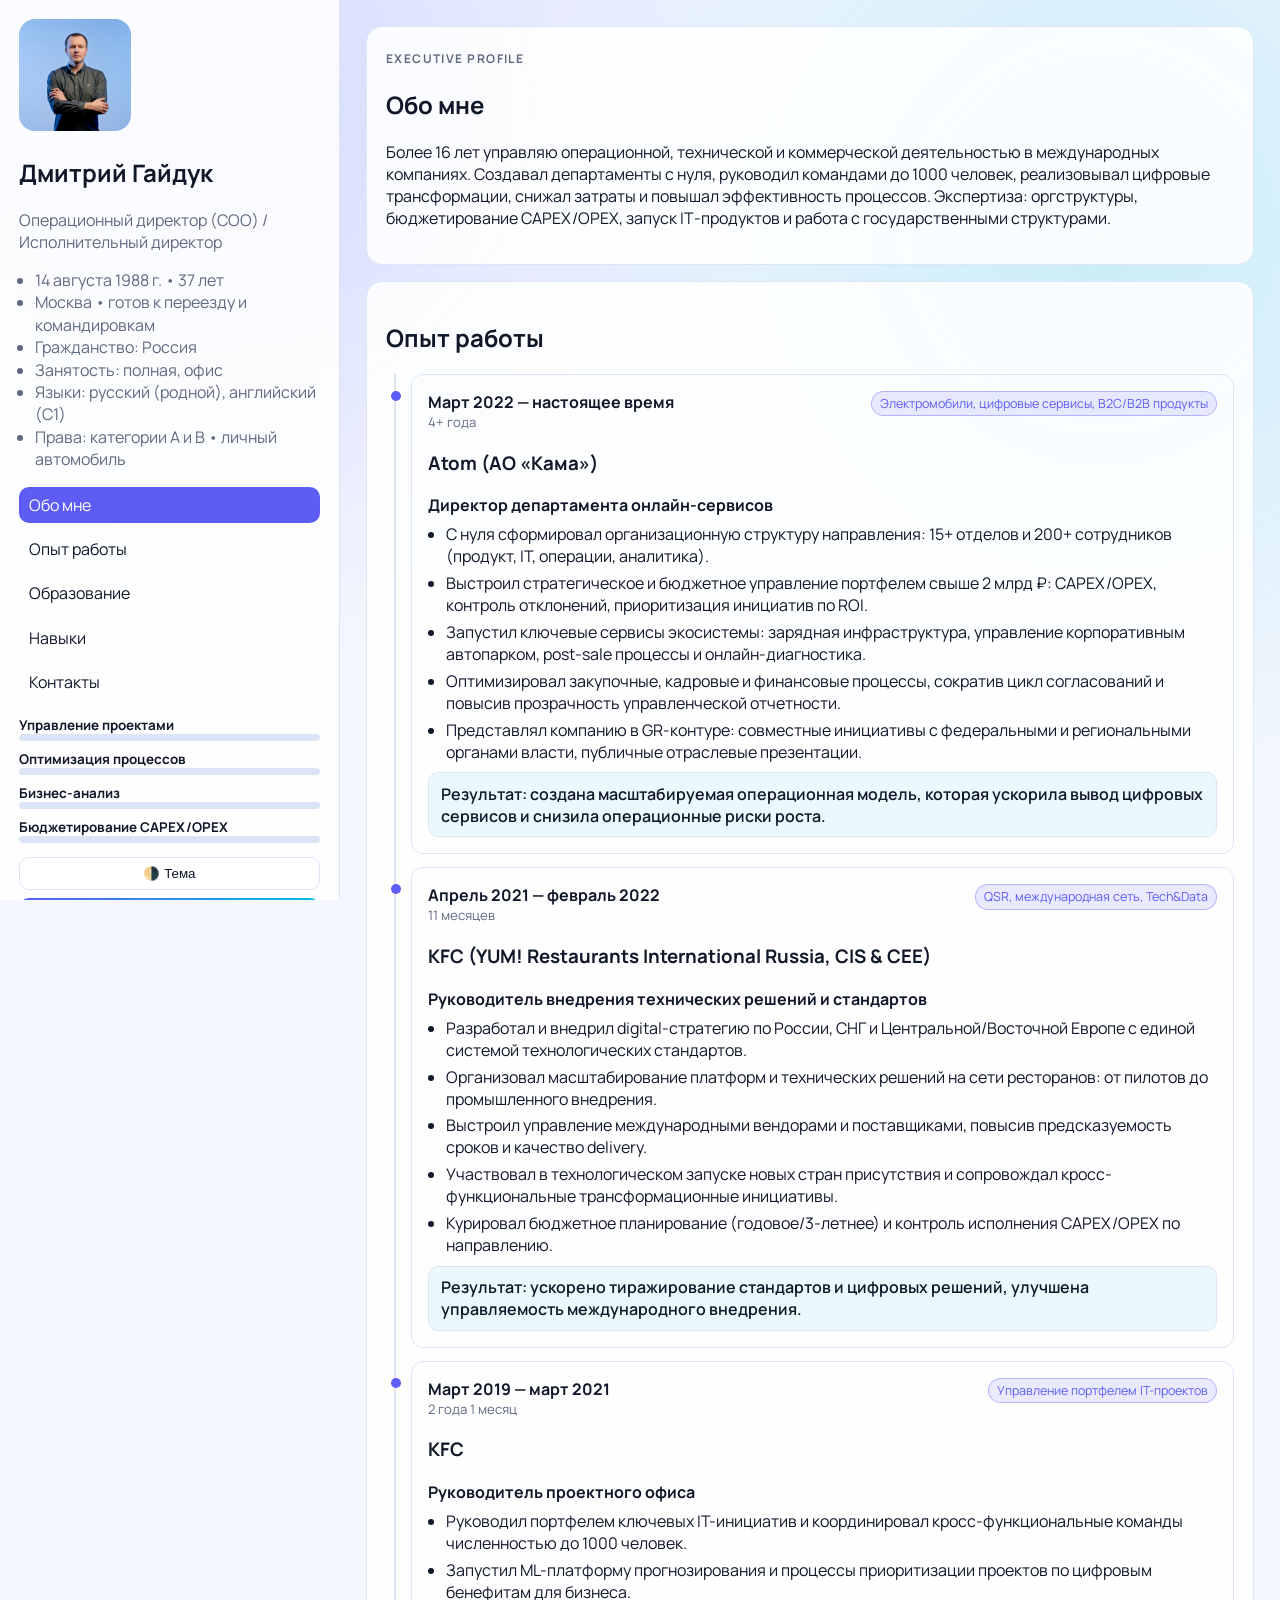
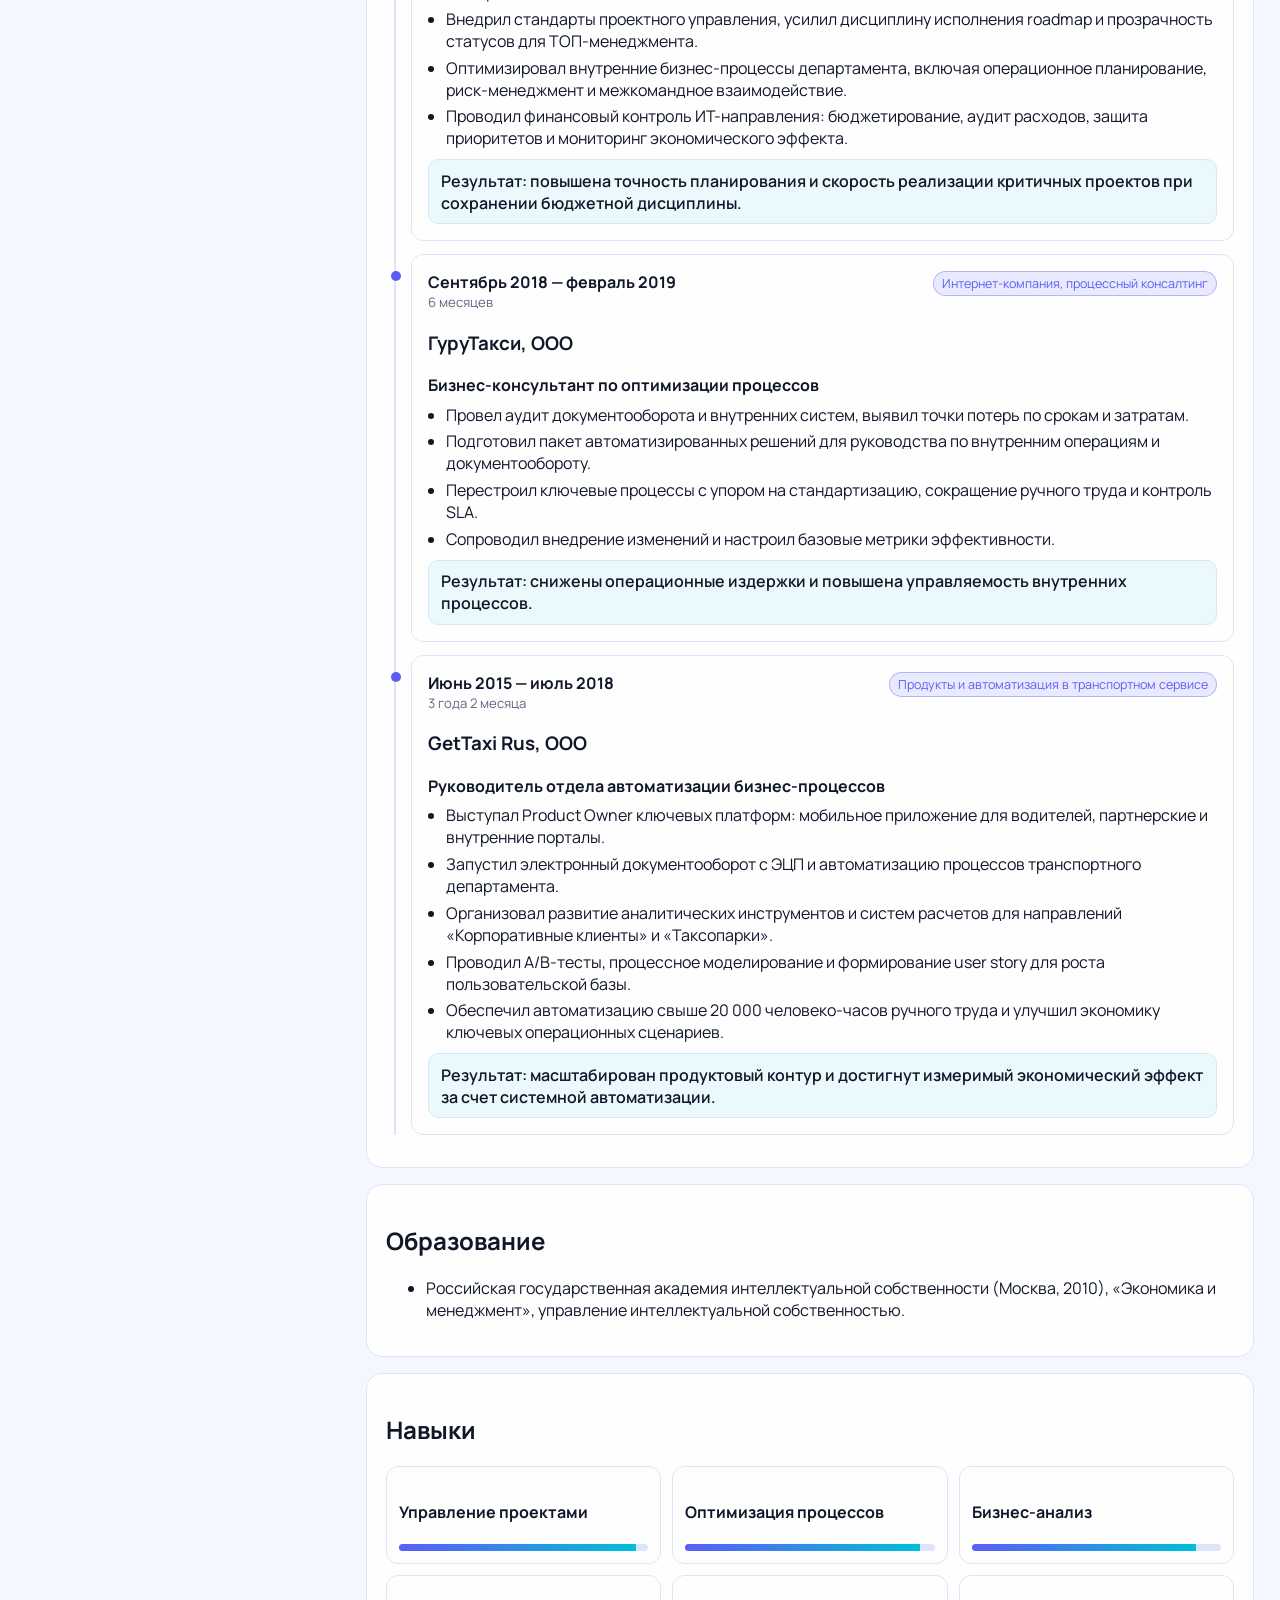
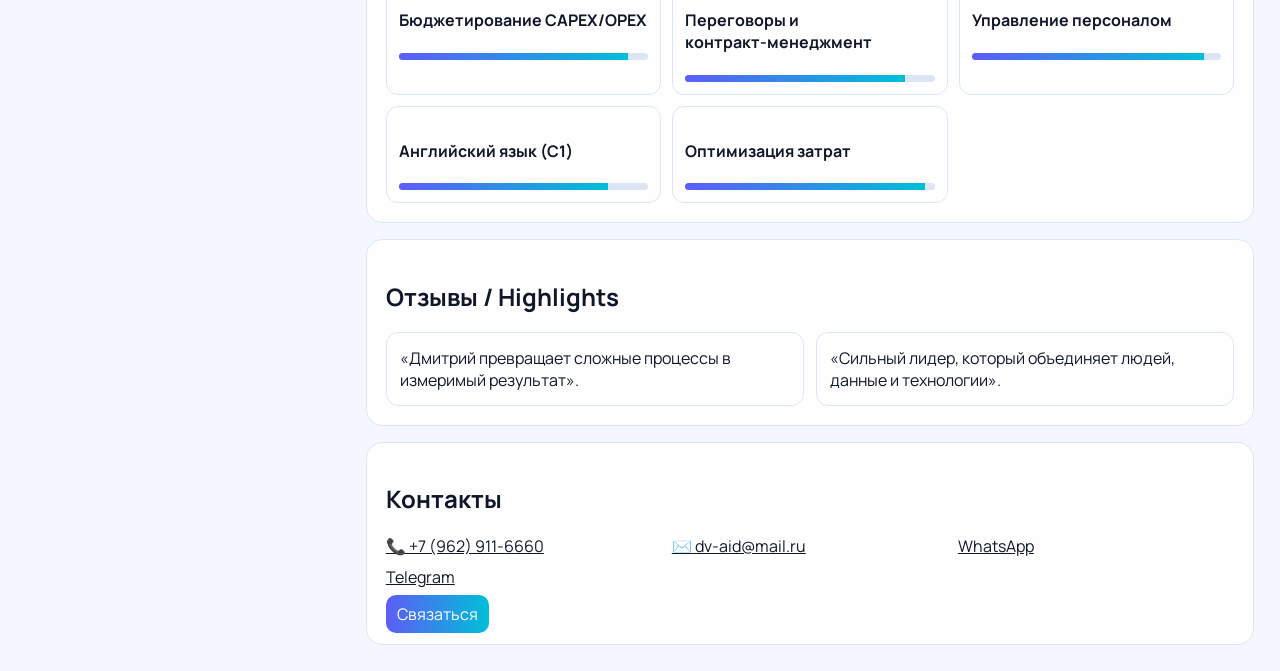
==== commit b1982516: "Remove courses section and expand result-focused experience descriptions" ====
--- a/index.html
+++ b/index.html
@@ -39,7 +39,6 @@
         <a href="#about" class="nav-link">Обо мне</a>
         <a href="#experience" class="nav-link">Опыт работы</a>
         <a href="#education" class="nav-link">Образование</a>
-        <a href="#courses" class="nav-link">Курсы</a>
         <a href="#skills" class="nav-link">Навыки</a>
         <a href="#contacts" class="nav-link">Контакты</a>
       </nav>
@@ -68,14 +67,6 @@
         <h2>Образование</h2>
         <ul>
           <li>Российская государственная академия интеллектуальной собственности (Москва, 2010), «Экономика и менеджмент», управление интеллектуальной собственностью.</li>
-        </ul>
-      </section>
-
-      <section id="courses" class="card reveal">
-        <h2>Курсы и дополнительное обучение</h2>
-        <ul>
-          <li>Бизнес‑школа Eduson (2016).</li>
-          <li>Более 30 бизнес‑курсов: управление качеством, ораторское мастерство, переговоры, лидерство.</li>
         </ul>
       </section>
 
--- a/style.css
+++ b/style.css
@@ -42,3 +42,11 @@
 .reveal{opacity:0;transform:translateY(24px);transition:.55s}.reveal.show{opacity:1;transform:none}
 .menu-btn{display:none;position:fixed;top:1rem;left:1rem;z-index:30;border:1px solid var(--line);background:var(--surface);color:var(--text);padding:.45rem .6rem;border-radius:10px}
 @media (max-width:980px){.page{grid-template-columns:1fr}.menu-btn{display:block}.sidebar{position:fixed;left:-105%;width:300px;z-index:25;transition:left .3s}.sidebar.open{left:0}.content{padding:4rem 1rem 1rem}}
+
+.job-head{display:flex;justify-content:space-between;gap:.6rem;align-items:flex-start;margin-bottom:.35rem}
+.job-duration{display:block;color:var(--muted);font-size:.82rem}
+.job-domain{font-size:.78rem;color:var(--accent);background:color-mix(in srgb,var(--accent) 12%, transparent);padding:.2rem .5rem;border-radius:999px;border:1px solid color-mix(in srgb,var(--accent) 38%, transparent)}
+.job-role{margin:.2rem 0 .45rem}
+.job-list{margin:.35rem 0 .6rem;padding-left:1.1rem;display:grid;gap:.3rem}
+.job-result{margin:0;padding:.6rem .7rem;border-radius:10px;border:1px solid var(--line);background:color-mix(in srgb,var(--accent2) 8%, transparent);font-weight:600}
+@media (max-width:760px){.job-head{flex-direction:column;align-items:flex-start}.job-domain{font-size:.75rem}}
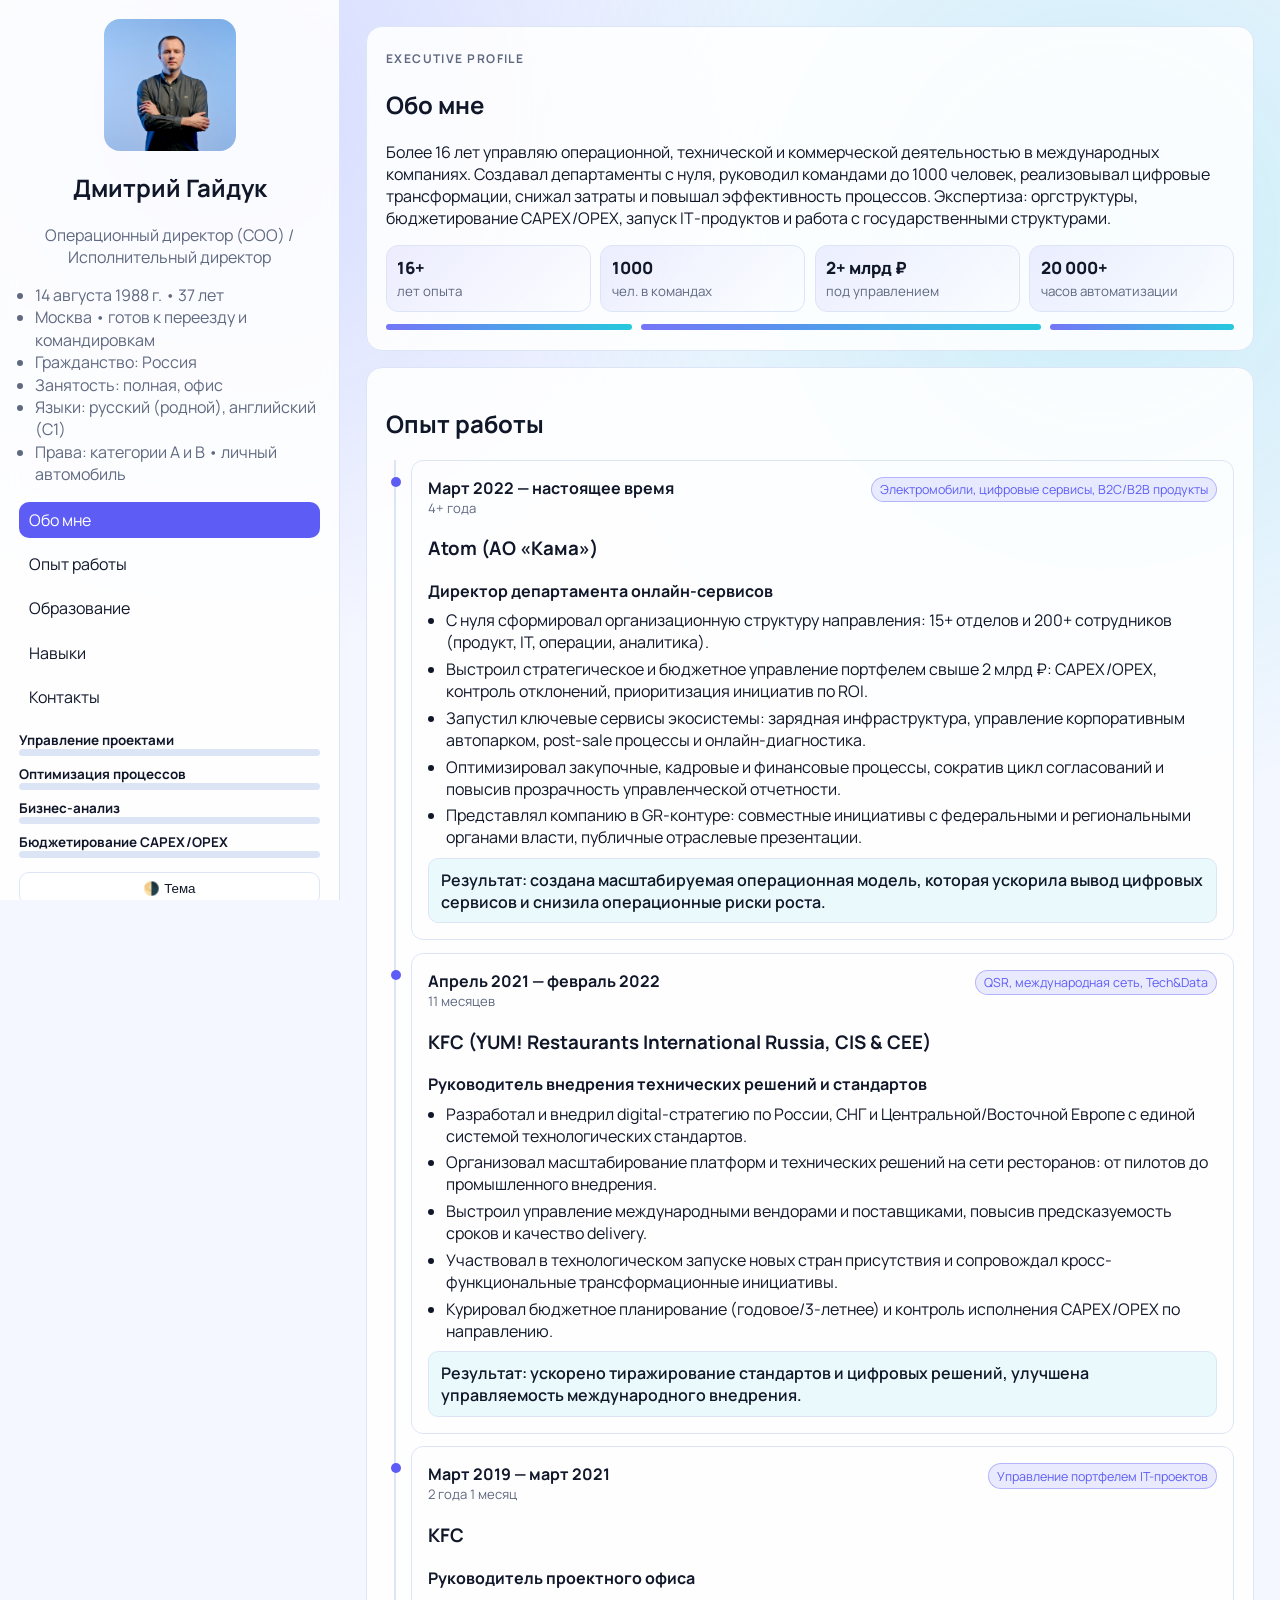
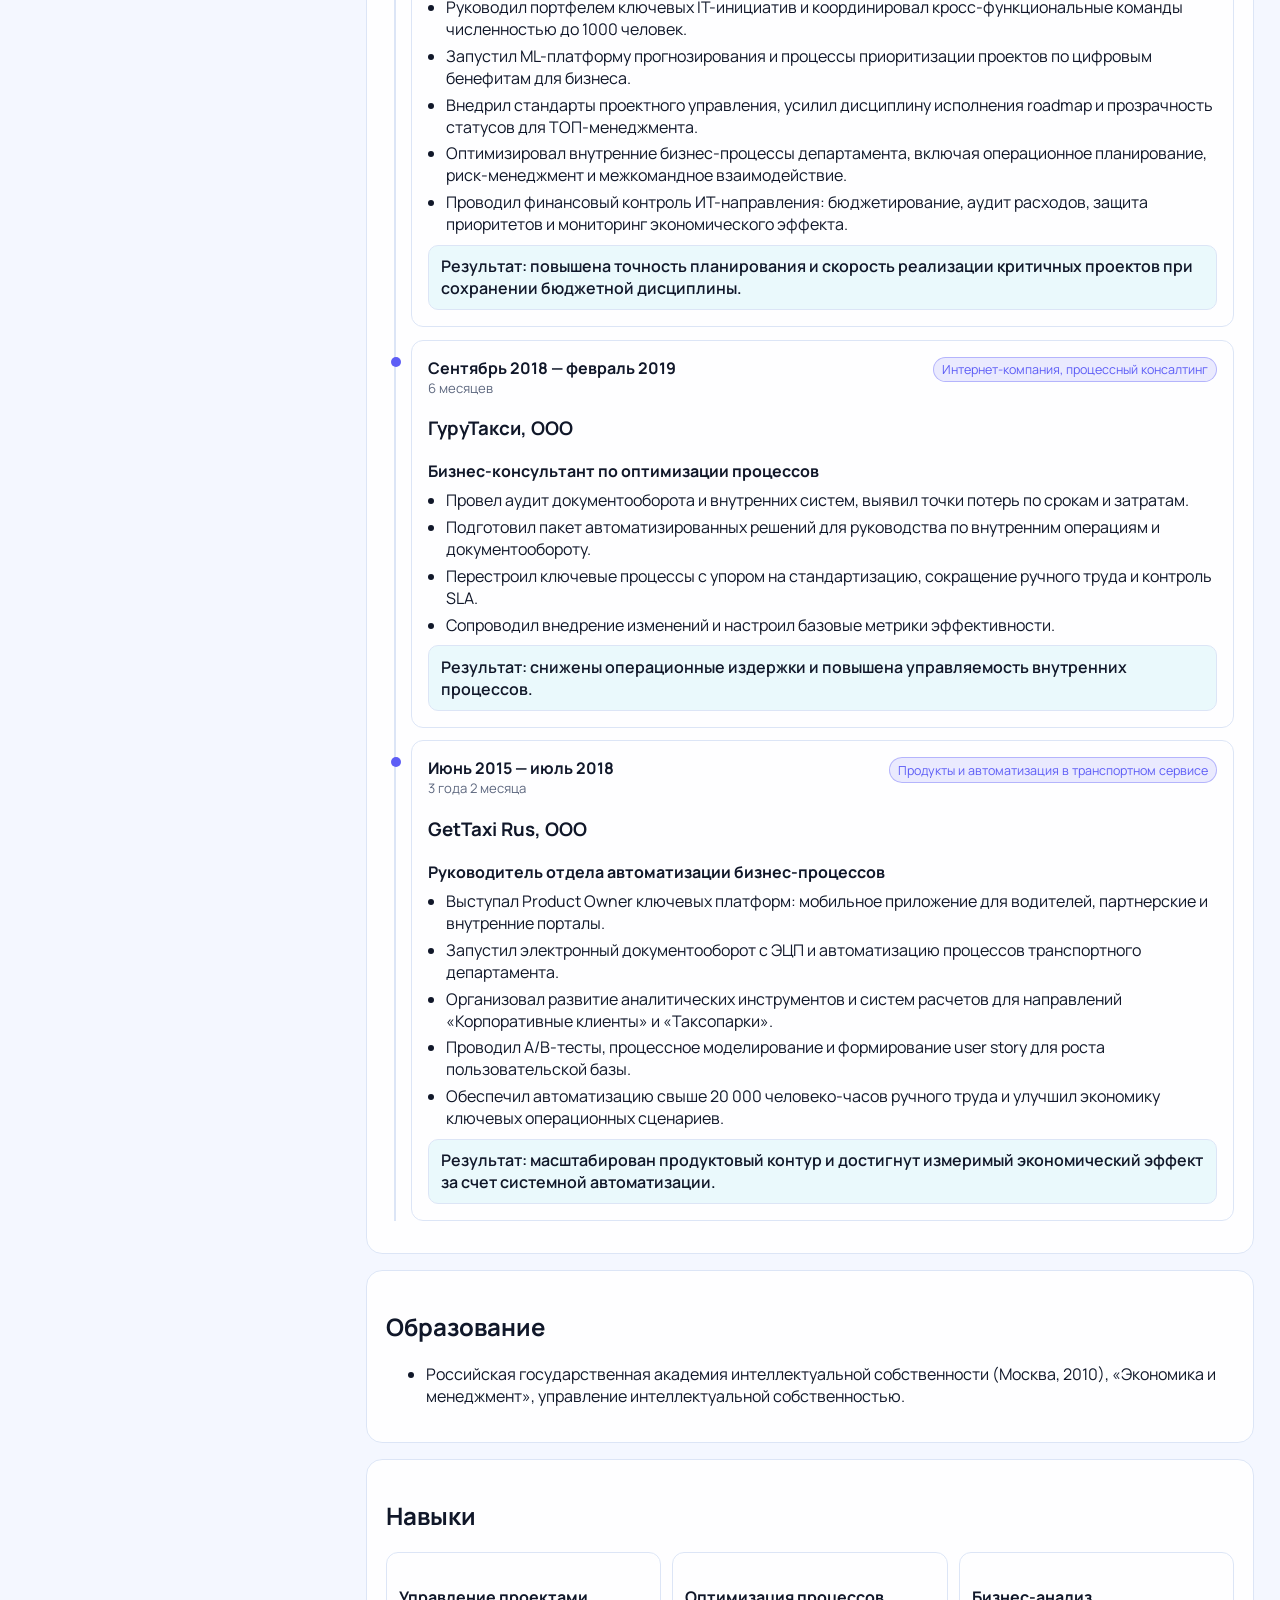
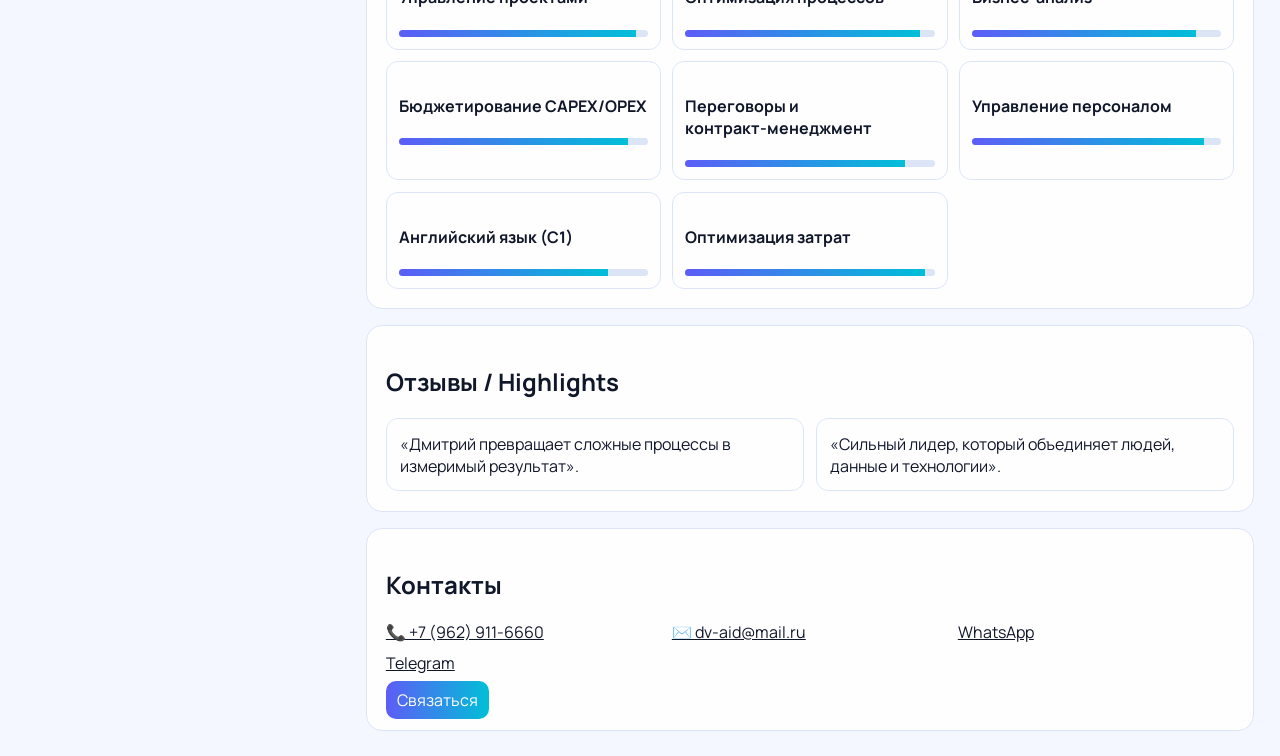
==== commit 1bd80a06: "Enhance mobile sticky header, center/enlarge sidebar photo, and add KPI visuals" ====
--- a/index.html
+++ b/index.html
@@ -20,9 +20,18 @@
 
   <button id="menuBtn" class="menu-btn" aria-label="Открыть меню" aria-expanded="false" aria-controls="sidebar">☰</button>
 
+  <header class="mobile-header" aria-label="Мобильная шапка">
+    <img src="IMG_0033.jpeg" alt="Портрет Дмитрия Гайдука" class="mobile-avatar" loading="lazy" />
+    <div class="mobile-title-wrap">
+      <h1 class="mobile-name">Дмитрий Гайдук</h1>
+      <p class="mobile-role">Операционный директор (COO)</p>
+      <p class="mobile-role">Исполнительный директор / CEO track</p>
+    </div>
+  </header>
+
   <div class="page">
     <aside id="sidebar" class="sidebar" aria-label="Профиль">
-      <img src="IMG_0033.jpeg" alt="Портрет Дмитрия Гайдука" class="avatar" loading="lazy" />
+      <div class="avatar-wrap"><img src="IMG_0033.jpeg" alt="Портрет Дмитрия Гайдука" class="avatar" loading="lazy" /></div>
       <h1>Дмитрий Гайдук</h1>
       <p class="role">Операционный директор (COO) / Исполнительный директор</p>
 
@@ -56,6 +65,13 @@
         <span class="eyebrow">Executive Profile</span>
         <h2>Обо мне</h2>
         <p>Более 16 лет управляю операционной, технической и коммерческой деятельностью в международных компаниях. Создавал департаменты с нуля, руководил командами до 1000 человек, реализовывал цифровые трансформации, снижал затраты и повышал эффективность процессов. Экспертиза: оргструктуры, бюджетирование CAPEX/OPEX, запуск IT‑продуктов и работа с государственными структурами.</p>
+        <div class="about-visuals" aria-label="Ключевые показатели">
+          <div class="kpi-tile"><span>16+</span><small>лет опыта</small></div>
+          <div class="kpi-tile"><span>1000</span><small>чел. в командах</small></div>
+          <div class="kpi-tile"><span>2+ млрд ₽</span><small>под управлением</small></div>
+          <div class="kpi-tile"><span>20 000+</span><small>часов автоматизации</small></div>
+        </div>
+        <div class="about-graphics" aria-hidden="true"><i></i><i></i><i></i></div>
       </section>
 
       <section id="experience" class="card reveal">
--- a/style.css
+++ b/style.css
@@ -50,3 +50,28 @@
 .job-list{margin:.35rem 0 .6rem;padding-left:1.1rem;display:grid;gap:.3rem}
 .job-result{margin:0;padding:.6rem .7rem;border-radius:10px;border:1px solid var(--line);background:color-mix(in srgb,var(--accent2) 8%, transparent);font-weight:600}
 @media (max-width:760px){.job-head{flex-direction:column;align-items:flex-start}.job-domain{font-size:.75rem}}
+
+.avatar-wrap{display:flex;justify-content:center;margin-bottom:.4rem}
+.sidebar h1,.sidebar .role{text-align:center}
+.avatar{width:132px;height:132px}
+
+.mobile-header{display:none}
+.mobile-name{margin:.1rem 0;font-size:1rem;line-height:1.1}
+.mobile-role{margin:.08rem 0;font-size:.74rem;color:var(--muted);line-height:1.15}
+.mobile-avatar{width:56px;height:56px;border-radius:12px;object-fit:cover}
+
+.about-visuals{display:grid;grid-template-columns:repeat(auto-fit,minmax(140px,1fr));gap:.6rem;margin-top:.9rem}
+.kpi-tile{border:1px solid var(--line);border-radius:12px;padding:.65rem;background:linear-gradient(135deg,color-mix(in srgb,var(--accent) 10%, transparent),transparent)}
+.kpi-tile span{display:block;font-size:1.05rem;font-weight:800}
+.kpi-tile small{color:var(--muted)}
+.about-graphics{display:flex;gap:.55rem;margin-top:.75rem}
+.about-graphics i{display:block;height:6px;border-radius:99px;background:linear-gradient(90deg,var(--accent),var(--accent2));opacity:.85}
+.about-graphics i:nth-child(1){width:32%}
+.about-graphics i:nth-child(2){width:52%}
+.about-graphics i:nth-child(3){width:24%}
+
+@media (max-width:980px){
+  .mobile-header{position:fixed;top:0;left:0;right:0;height:20vh;min-height:82px;max-height:132px;display:grid;grid-template-columns:70px 1fr;align-items:center;gap:.65rem;padding:.55rem .9rem .55rem 3.2rem;background:var(--surface);backdrop-filter:blur(8px);border-bottom:1px solid var(--line);z-index:24}
+  .content{padding-top:calc(20vh + 16px)}
+  .menu-btn{top:.75rem;left:.8rem;z-index:31}
+}
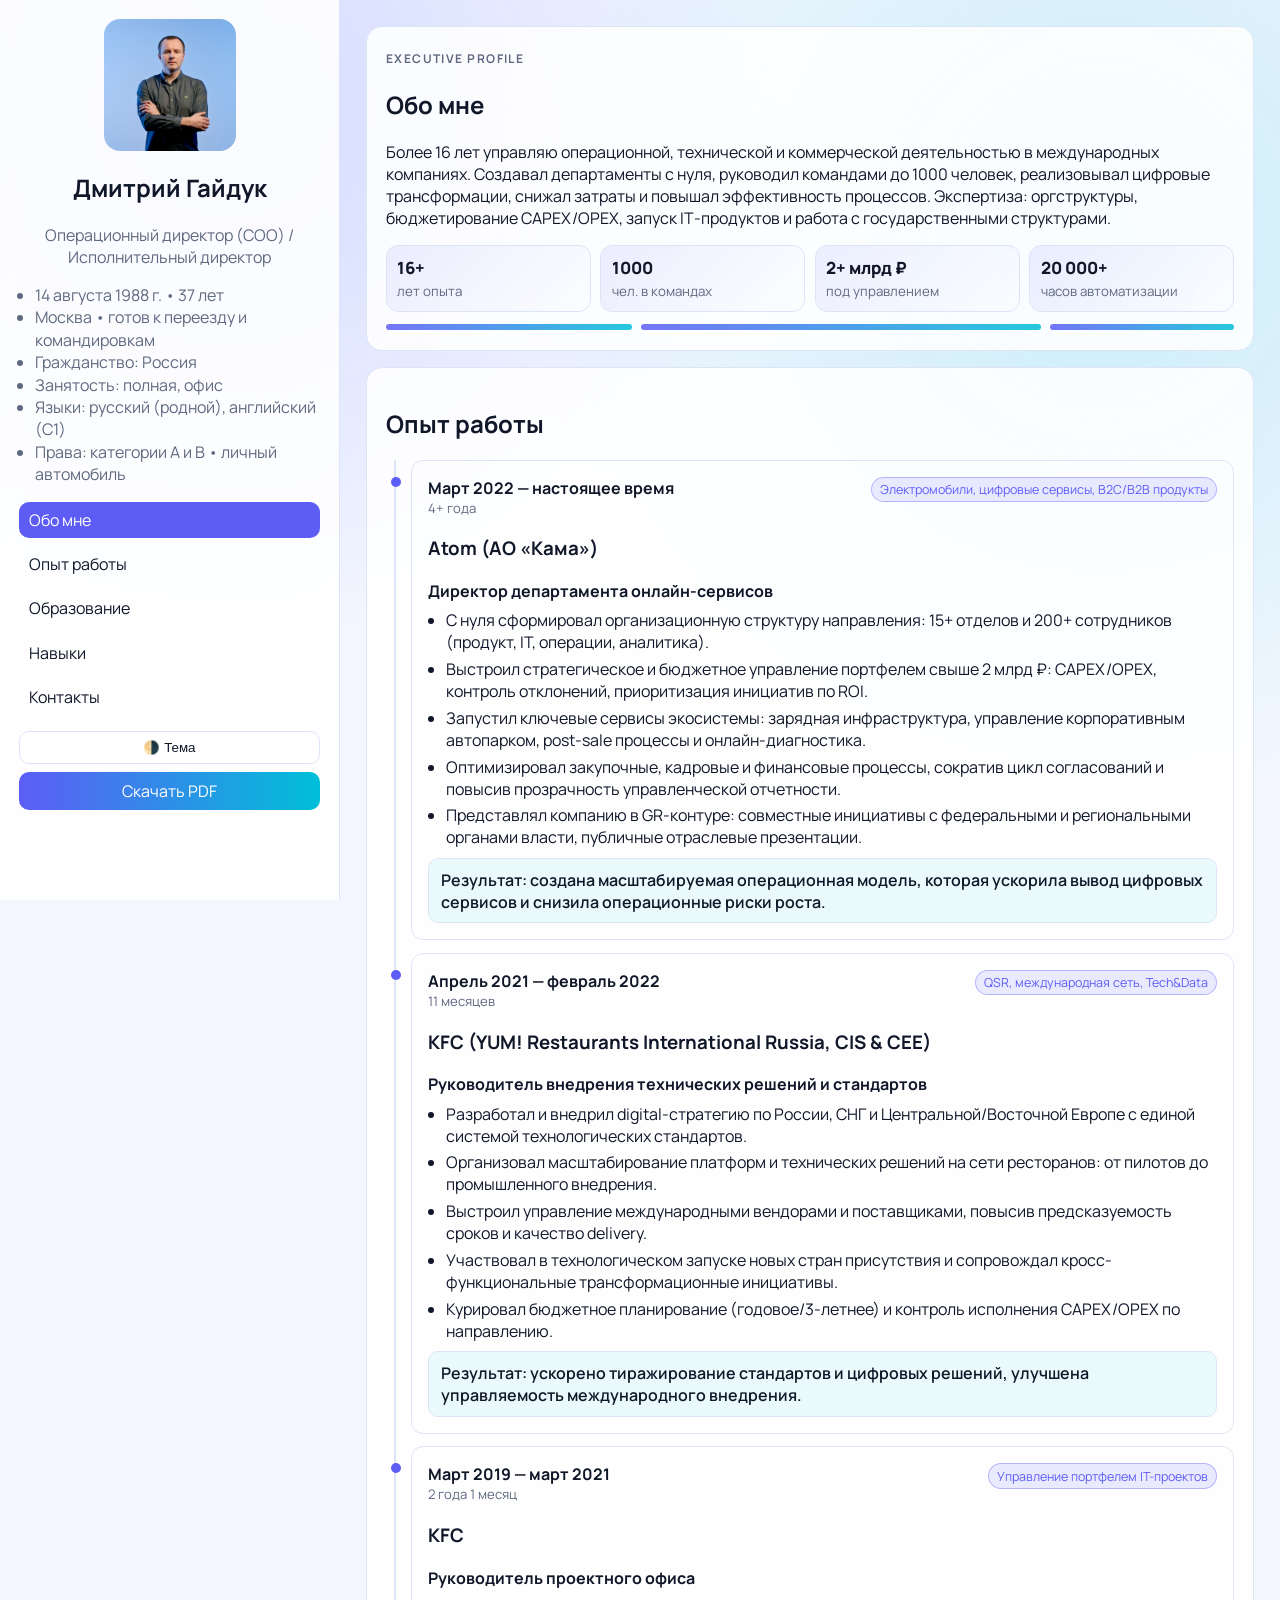
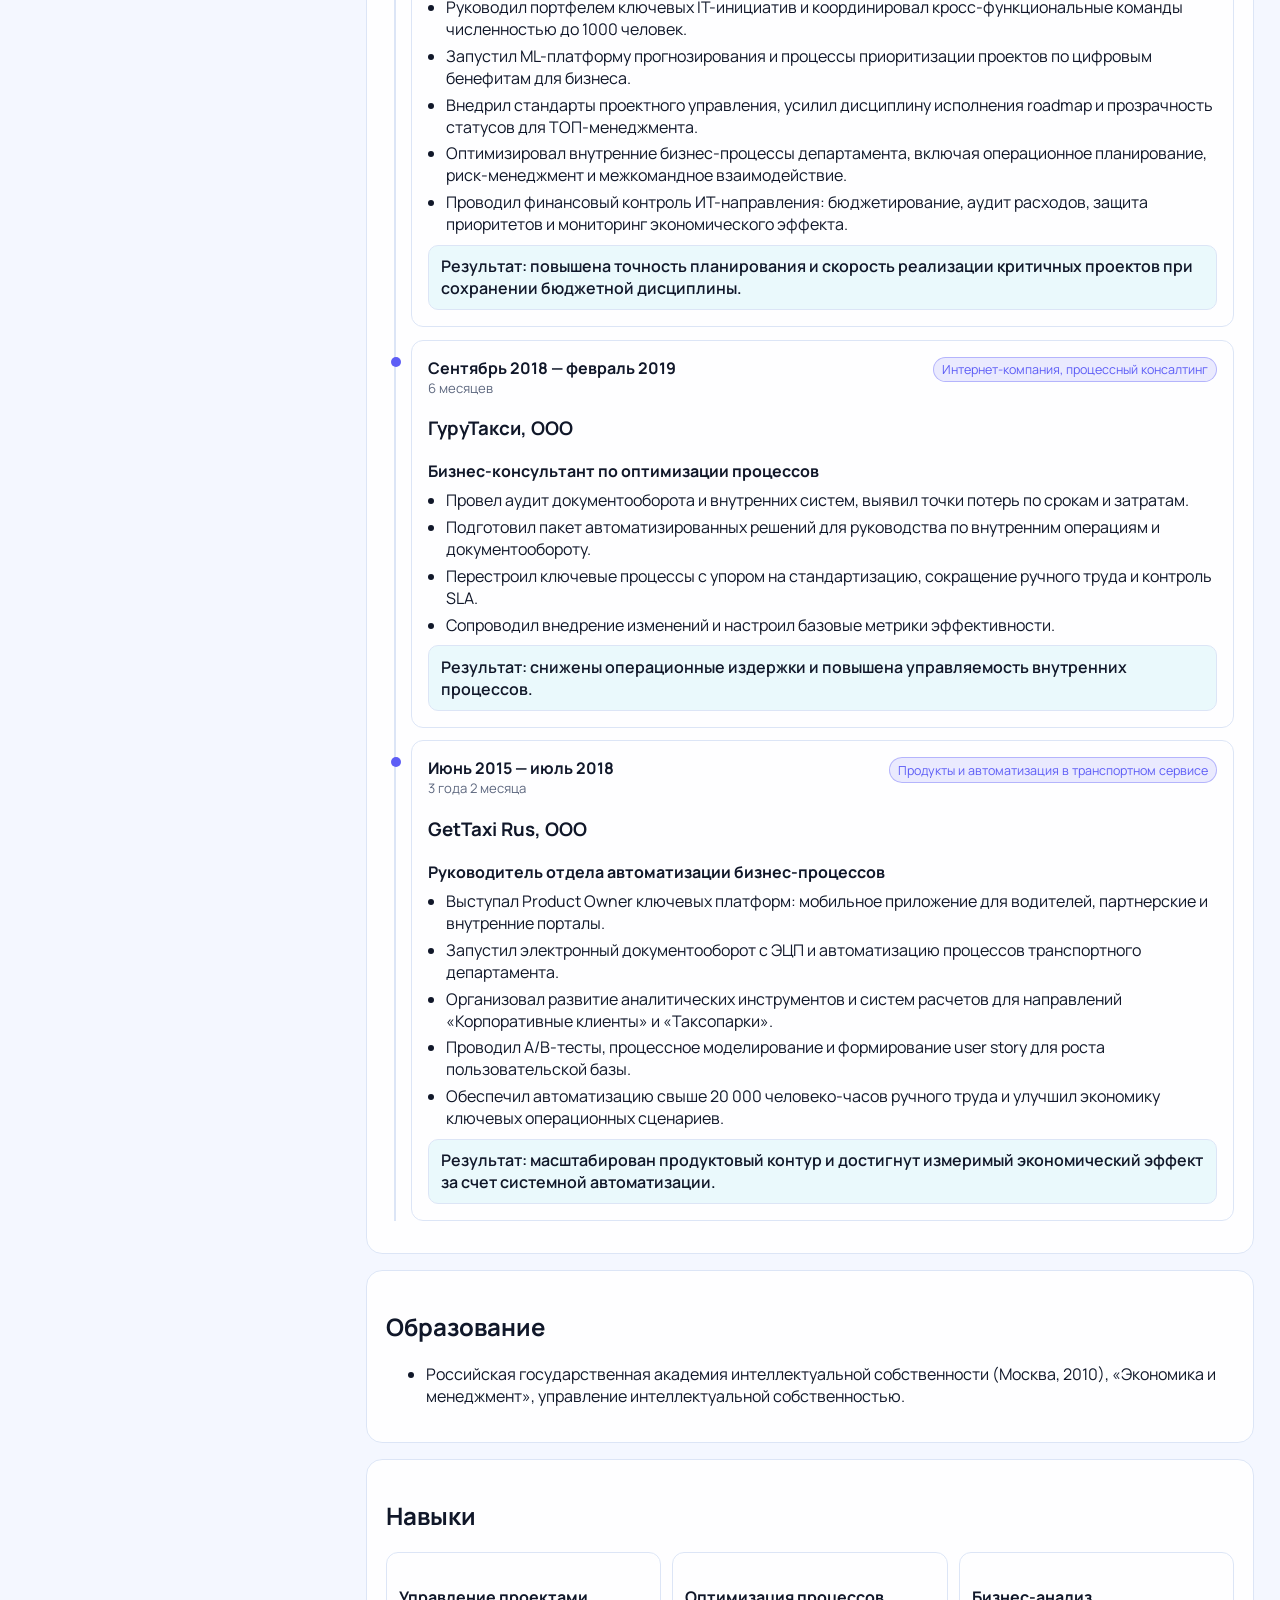
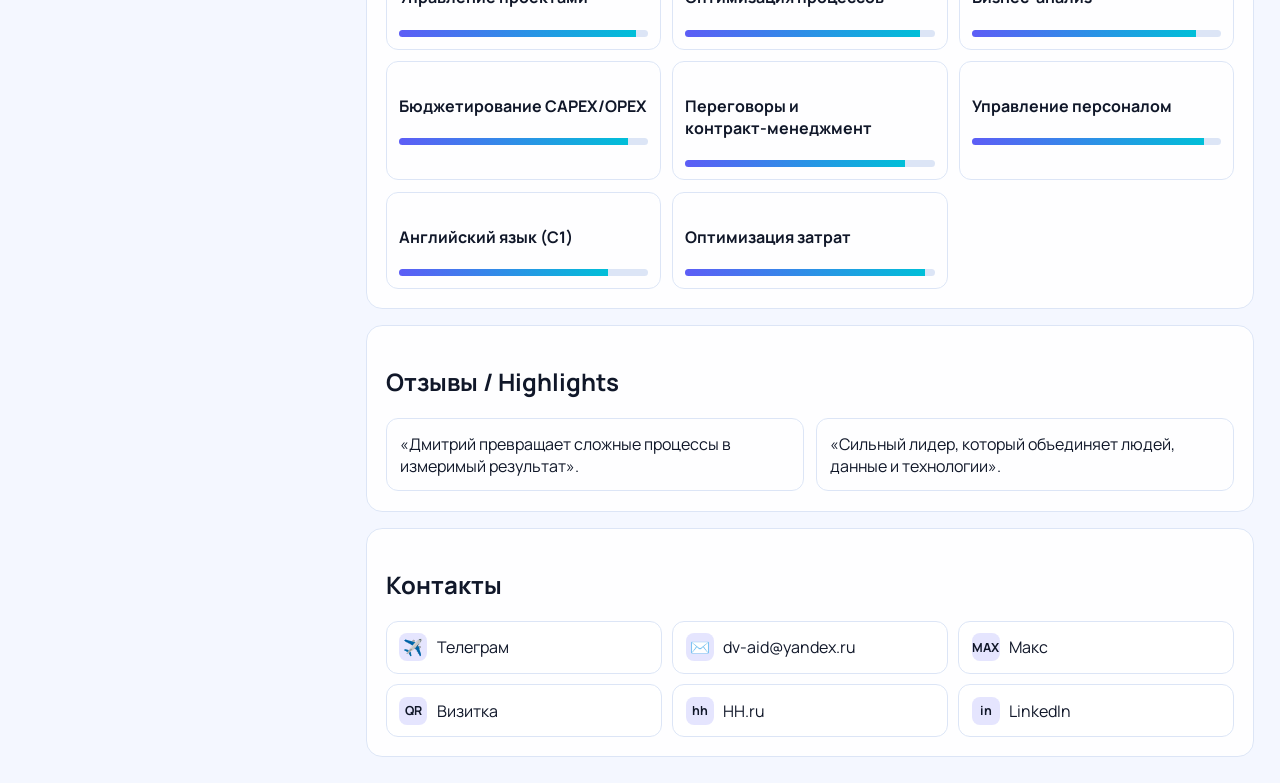
==== commit 3898a676: "Remove sidebar skills and redesign contacts as icon buttons with provided links" ====
--- a/index.html
+++ b/index.html
@@ -25,7 +25,7 @@
     <div class="mobile-title-wrap">
       <h1 class="mobile-name">Дмитрий Гайдук</h1>
       <p class="mobile-role">Операционный директор (COO)</p>
-      <p class="mobile-role">Исполнительный директор / CEO track</p>
+      <p class="mobile-role">Исполнительный директор (CEO)</p>
     </div>
   </header>
 
@@ -52,7 +52,6 @@
         <a href="#contacts" class="nav-link">Контакты</a>
       </nav>
 
-      <div class="sidebar-skills" id="sidebarSkills"></div>
 
       <div class="controls">
         <button id="themeBtn" class="chip" aria-label="Переключить тему">🌗 Тема</button>
@@ -74,7 +73,7 @@
         <div class="about-graphics" aria-hidden="true"><i></i><i></i><i></i></div>
       </section>
 
-      <section id="experience" class="card reveal">
+      <section id="experience" class="card">
         <h2>Опыт работы</h2>
         <div id="timeline" class="timeline"></div>
       </section>
@@ -101,13 +100,14 @@
 
       <section id="contacts" class="card reveal">
         <h2>Контакты</h2>
-        <div class="contacts">
-          <a href="tel:+79629116660">📞 +7 (962) 911‑6660</a>
-          <a href="mailto:dv-aid@mail.ru">✉️ dv-aid@mail.ru</a>
-          <a href="https://wa.me/79629116660" target="_blank" rel="noopener">WhatsApp</a>
-          <a href="https://t.me/" target="_blank" rel="noopener">Telegram</a>
+        <div class="contact-buttons">
+          <a class="contact-btn" href="https://t.me/dm_gayduk" target="_blank" rel="noopener"><span class="icon">✈️</span><span>Телеграм</span></a>
+          <a class="contact-btn" href="mailto:dv-aid@yandex.ru"><span class="icon">✉️</span><span>dv-aid@yandex.ru</span></a>
+          <a class="contact-btn" href="https://max.ru/u/f9LHodD0cOKgJCByZwxk8tGmn8gOMZdvTTqwmMECEe0e7eM_A5tgCvWaCAs" target="_blank" rel="noopener"><span class="icon logo">MAX</span><span>Макс</span></a>
+          <a class="contact-btn" href="https://digital.myqrcards.com/links/59XKGmMpZKQ" target="_blank" rel="noopener"><span class="icon logo">QR</span><span>Визитка</span></a>
+          <a class="contact-btn" href="https://hh.ru/resume/0b2d4494ff065d20db0039ed1f63473941614d?from=share_ios" target="_blank" rel="noopener"><span class="icon logo">hh</span><span>HH.ru</span></a>
+          <a class="contact-btn" href="https://www.linkedin.com/in/dvg25234?utm_source=share&utm_campaign=share_via&utm_content=profile&utm_medium=ios_app" target="_blank" rel="noopener"><span class="icon logo">in</span><span>LinkedIn</span></a>
         </div>
-        <a href="mailto:dv-aid@mail.ru" class="btn">Связаться</a>
       </section>
     </main>
   </div>
--- a/style.css
+++ b/style.css
@@ -27,7 +27,7 @@
 .avatar{width:112px;height:112px;border-radius:16px;object-fit:cover}
 .role,.facts{color:var(--muted)} .facts{padding-left:1rem;line-height:1.4}
 .nav{display:grid;gap:.5rem;margin:1rem 0}.nav-link{text-decoration:none;color:var(--text);padding:.45rem .6rem;border-radius:10px;transition:.2s}.nav-link:hover,.nav-link.active{background:var(--accent);color:#fff}
-.sidebar-skills{display:grid;gap:.55rem;margin-bottom:.9rem}.s-item{font-size:.84rem}.bar{height:7px;background:var(--line);border-radius:999px;overflow:hidden}.bar i{display:block;height:100%;width:0;background:linear-gradient(90deg,var(--accent),var(--accent2));transition:1s}
+.bar{height:7px;background:var(--line);border-radius:999px;overflow:hidden}.bar i{display:block;height:100%;width:0;background:linear-gradient(90deg,var(--accent),var(--accent2));transition:1s}
 .controls{display:grid;gap:.5rem}.chip,.btn{border:1px solid var(--line);background:var(--surface);color:var(--text);padding:.5rem .7rem;border-radius:10px;text-decoration:none;cursor:pointer}
 .btn{background:linear-gradient(90deg,var(--accent),var(--accent2));color:#fff;border:0;text-align:center}
 
@@ -35,13 +35,13 @@
 .card{background:var(--surface);border:1px solid var(--line);border-radius:16px;padding:1.2rem}
 .eyebrow{text-transform:uppercase;letter-spacing:.12em;font-size:.75rem;color:var(--muted);font-weight:700}
 .timeline{position:relative;padding-left:1.6rem}.timeline::before{content:'';position:absolute;left:8px;top:0;bottom:0;width:2px;background:var(--line)}
-.t-item{position:relative;border:1px solid var(--line);border-radius:12px;padding:1rem;margin-bottom:.8rem;opacity:0;transform:translateY(15px);transition:.45s}.t-item::before{content:'';position:absolute;left:-1.35rem;top:1rem;width:10px;height:10px;border-radius:50%;background:var(--accent)}.t-item.show{opacity:1;transform:none}.t-item:hover{border-color:var(--accent)}
+.t-item{position:relative;border:1px solid var(--line);border-radius:12px;padding:1rem;margin-bottom:.8rem;opacity:1;transform:none;transition:.25s}.t-item::before{content:'';position:absolute;left:-1.35rem;top:1rem;width:10px;height:10px;border-radius:50%;background:var(--accent)}.t-item:hover{border-color:var(--accent)}
 .skills-grid{display:grid;grid-template-columns:repeat(auto-fit,minmax(230px,1fr));gap:.7rem}.skill{border:1px solid var(--line);border-radius:12px;padding:.75rem}
 .quotes{display:grid;grid-template-columns:repeat(auto-fit,minmax(220px,1fr));gap:.7rem}.quotes blockquote{margin:0;border:1px solid var(--line);border-radius:12px;padding:.85rem}
-.contacts{display:grid;grid-template-columns:repeat(auto-fit,minmax(210px,1fr));gap:.6rem;margin-bottom:.9rem}.contacts a{color:var(--text)}
+.contact-buttons{display:grid;grid-template-columns:repeat(auto-fit,minmax(220px,1fr));gap:.65rem}.contact-btn{display:flex;align-items:center;gap:.6rem;padding:.72rem .78rem;border:1px solid var(--line);border-radius:12px;text-decoration:none;color:var(--text);background:var(--surface);transition:.2s}.contact-btn:hover{border-color:var(--accent);transform:translateY(-1px)}.icon{width:28px;height:28px;display:grid;place-items:center;border-radius:8px;background:color-mix(in srgb,var(--accent) 16%, transparent)}.icon.logo{font-size:.78rem;font-weight:700}
 .reveal{opacity:0;transform:translateY(24px);transition:.55s}.reveal.show{opacity:1;transform:none}
 .menu-btn{display:none;position:fixed;top:1rem;left:1rem;z-index:30;border:1px solid var(--line);background:var(--surface);color:var(--text);padding:.45rem .6rem;border-radius:10px}
-@media (max-width:980px){.page{grid-template-columns:1fr}.menu-btn{display:block}.sidebar{position:fixed;left:-105%;width:300px;z-index:25;transition:left .3s}.sidebar.open{left:0}.content{padding:4rem 1rem 1rem}}
+@media (max-width:980px){.page{grid-template-columns:1fr}.menu-btn{display:block}.sidebar{position:fixed;top:-105%;left:0;right:0;width:100%;max-height:78vh;z-index:25;transition:top .3s;border-right:0;border-bottom:1px solid var(--line)}.sidebar.open{top:0}.content{padding:4rem 1rem 1rem}}
 
 .job-head{display:flex;justify-content:space-between;gap:.6rem;align-items:flex-start;margin-bottom:.35rem}
 .job-duration{display:block;color:var(--muted);font-size:.82rem}
@@ -56,9 +56,9 @@
 .avatar{width:132px;height:132px}
 
 .mobile-header{display:none}
-.mobile-name{margin:.1rem 0;font-size:1rem;line-height:1.1}
-.mobile-role{margin:.08rem 0;font-size:.74rem;color:var(--muted);line-height:1.15}
-.mobile-avatar{width:56px;height:56px;border-radius:12px;object-fit:cover}
+.mobile-name{margin:.1rem 0;font-size:1.3rem;line-height:1.1}
+.mobile-role{margin:.08rem 0;font-size:.96rem;color:var(--muted);line-height:1.15}
+.mobile-avatar{width:73px;height:73px;border-radius:14px;object-fit:cover}
 
 .about-visuals{display:grid;grid-template-columns:repeat(auto-fit,minmax(140px,1fr));gap:.6rem;margin-top:.9rem}
 .kpi-tile{border:1px solid var(--line);border-radius:12px;padding:.65rem;background:linear-gradient(135deg,color-mix(in srgb,var(--accent) 10%, transparent),transparent)}
@@ -71,7 +71,7 @@
 .about-graphics i:nth-child(3){width:24%}
 
 @media (max-width:980px){
-  .mobile-header{position:fixed;top:0;left:0;right:0;height:20vh;min-height:82px;max-height:132px;display:grid;grid-template-columns:70px 1fr;align-items:center;gap:.65rem;padding:.55rem .9rem .55rem 3.2rem;background:var(--surface);backdrop-filter:blur(8px);border-bottom:1px solid var(--line);z-index:24}
-  .content{padding-top:calc(20vh + 16px)}
+  .mobile-header{position:fixed;top:0;left:0;right:0;height:20vh;min-height:106px;max-height:172px;display:grid;grid-template-columns:92px 1fr;align-items:center;gap:.8rem;padding:.7rem 1rem .7rem 3.35rem;background:var(--surface);backdrop-filter:blur(8px);border-bottom:1px solid var(--line);z-index:24}
+  .content{padding-top:calc(20vh + 22px)}
   .menu-btn{top:.75rem;left:.8rem;z-index:31}
 }
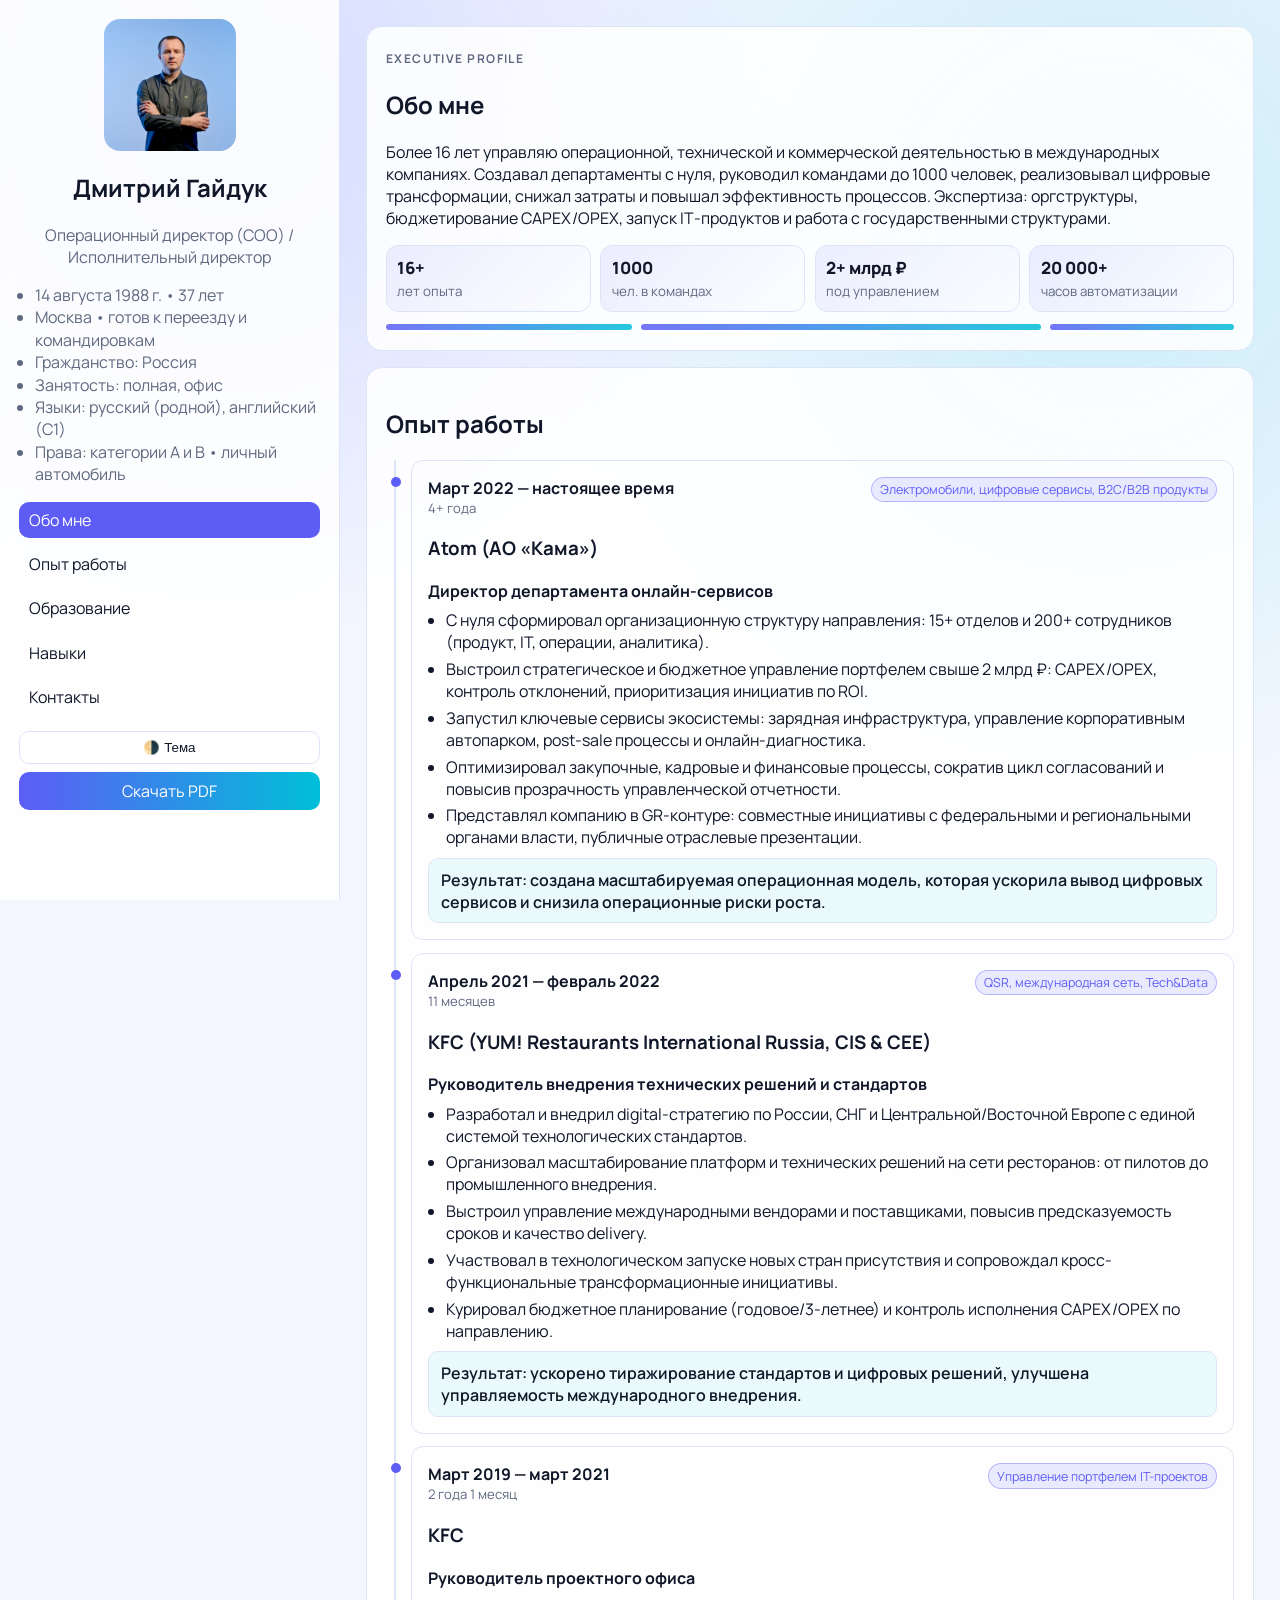
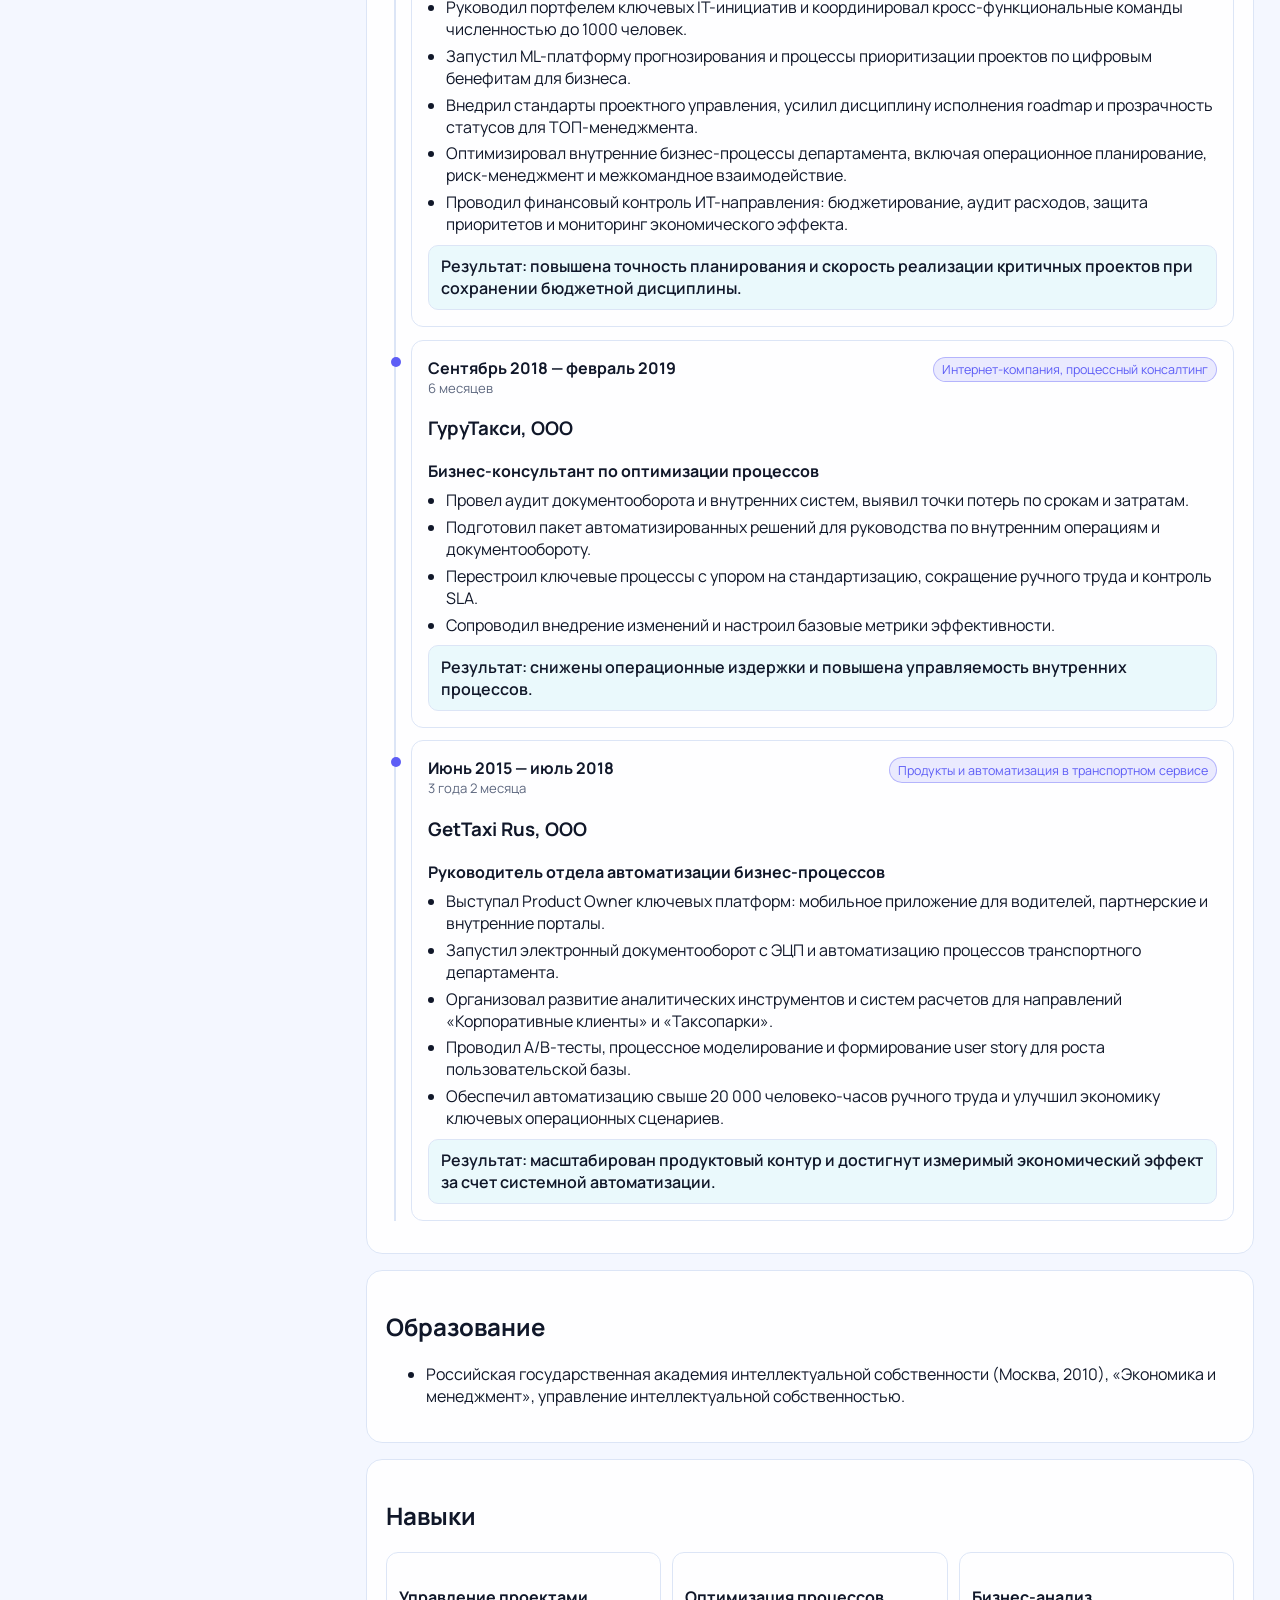
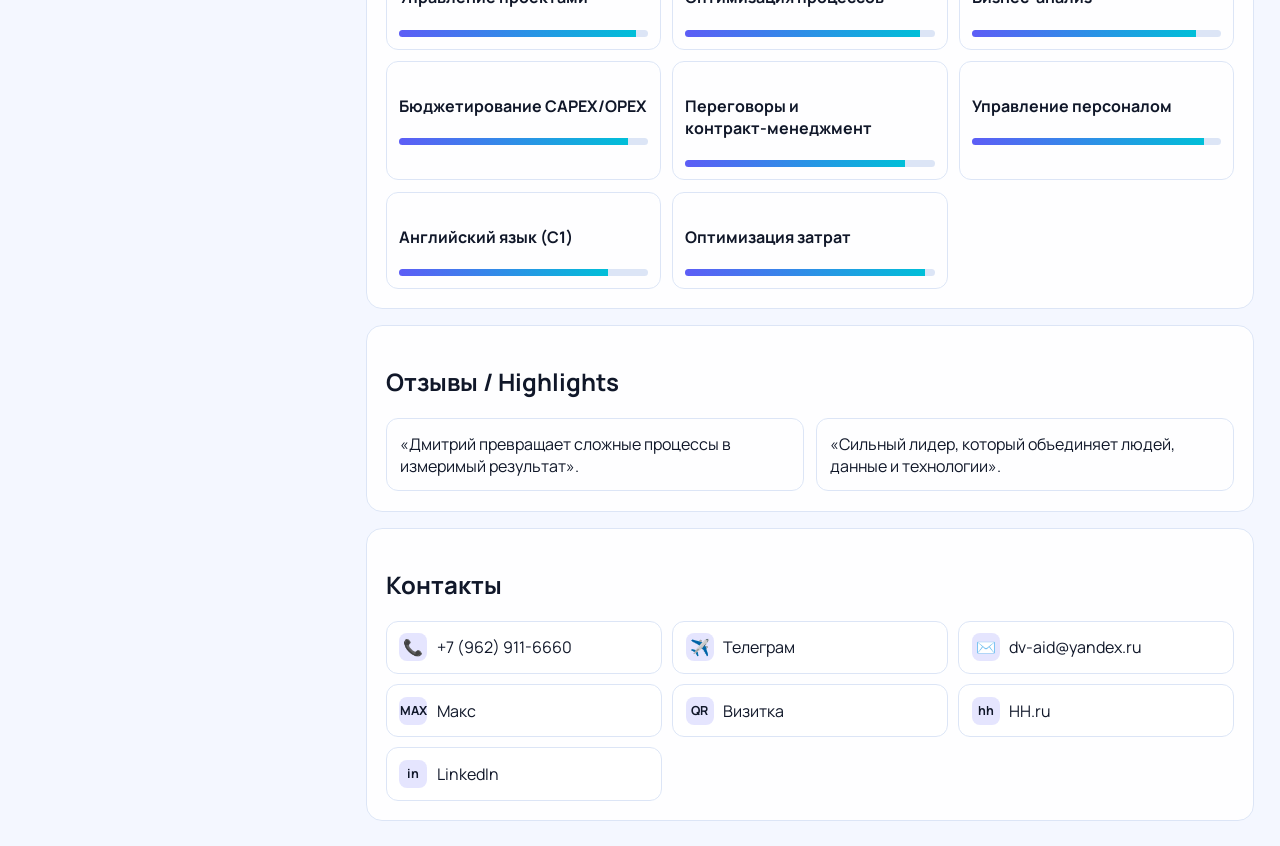
==== commit 4d213b7a: "Update Telegram URL and add phone button first in contacts" ====
--- a/index.html
+++ b/index.html
@@ -101,7 +101,8 @@
       <section id="contacts" class="card reveal">
         <h2>Контакты</h2>
         <div class="contact-buttons">
-          <a class="contact-btn" href="https://t.me/dm_gayduk" target="_blank" rel="noopener"><span class="icon">✈️</span><span>Телеграм</span></a>
+          <a class="contact-btn" href="tel:+79629116660"><span class="icon">📞</span><span>+7 (962) 911-6660</span></a>
+          <a class="contact-btn" href="https://t.me/dm_gaiduk" target="_blank" rel="noopener"><span class="icon">✈️</span><span>Телеграм</span></a>
           <a class="contact-btn" href="mailto:dv-aid@yandex.ru"><span class="icon">✉️</span><span>dv-aid@yandex.ru</span></a>
           <a class="contact-btn" href="https://max.ru/u/f9LHodD0cOKgJCByZwxk8tGmn8gOMZdvTTqwmMECEe0e7eM_A5tgCvWaCAs" target="_blank" rel="noopener"><span class="icon logo">MAX</span><span>Макс</span></a>
           <a class="contact-btn" href="https://digital.myqrcards.com/links/59XKGmMpZKQ" target="_blank" rel="noopener"><span class="icon logo">QR</span><span>Визитка</span></a>
